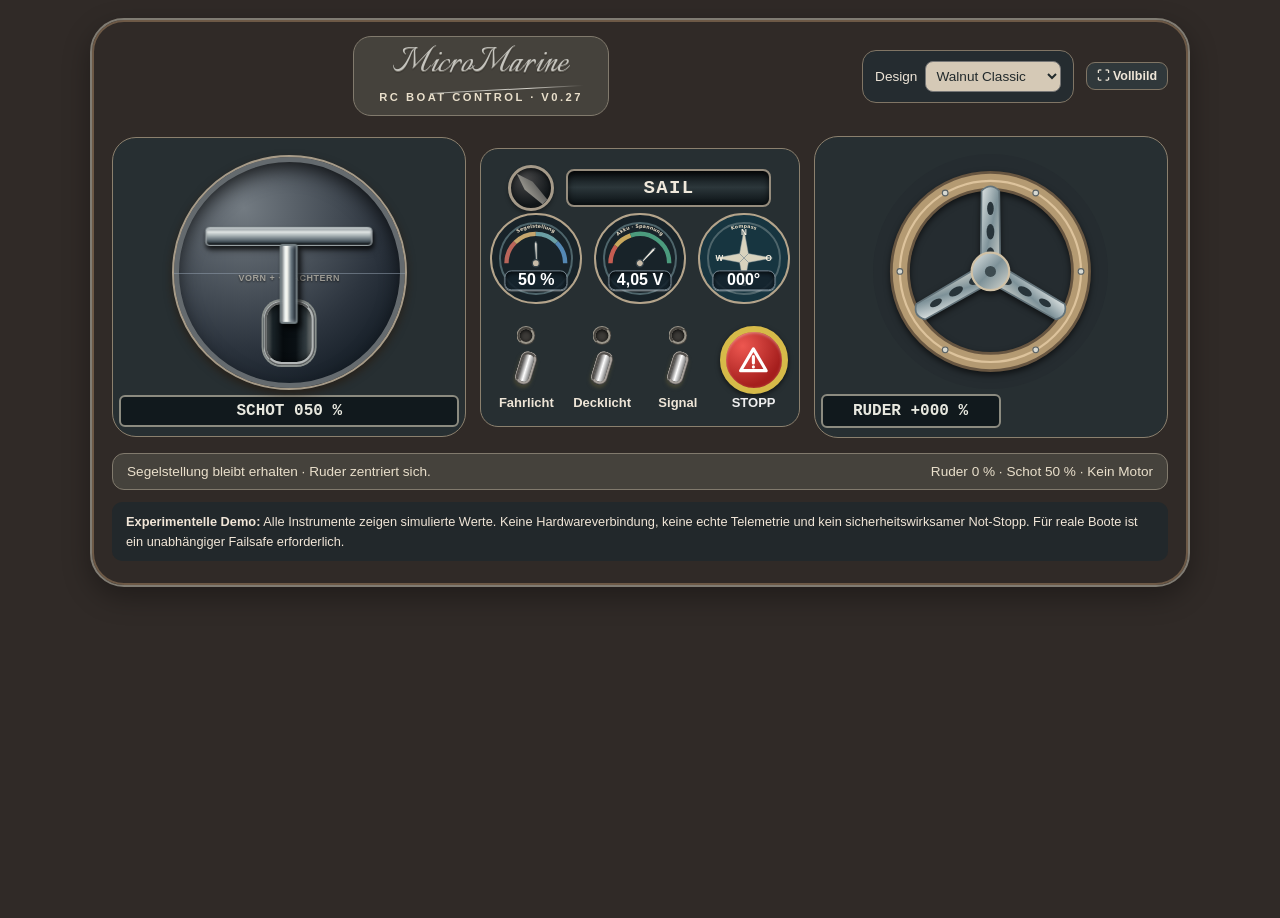
==== index.html @ 3feed052 "preview: add index.html" ====
<!doctype html>
<html lang="de">
<head>
<meta charset="utf-8">
<meta name="viewport" content="width=device-width,initial-scale=1,viewport-fit=cover">
<meta name="theme-color" content="#392318">
<meta name="apple-mobile-web-app-capable" content="yes">
<meta name="apple-mobile-web-app-status-bar-style" content="black-translucent">
<meta name="apple-mobile-web-app-title" content="MicroMarine">
<meta name="mobile-web-app-capable" content="yes">
<link rel="manifest" href="./manifest.webmanifest">
<link rel="icon" type="image/svg+xml" href="./icon.svg">

<title>MicroMarine Web · V0.27</title>
<style>
@import url("https://fonts.googleapis.com/css2?family=Italianno&display=swap");
*{box-sizing:border-box}html{font-family:system-ui,-apple-system,Segoe UI,sans-serif}body{margin:0;min-height:100vh}button,select{font:inherit;cursor:pointer}button:focus-visible,select:focus-visible,input:focus-visible{outline:3px solid #55c9e9;outline-offset:3px}
body[data-theme="maritime"]{color:#271c15;background:linear-gradient(#a9c9d5 0,#507d92 22%,#173c55 44%,#082537 100%);background-attachment:fixed}
.shell{max-width:1100px;margin:18px auto;padding:16px 20px 24px;border:8px ridge #b4a99a;border-radius:34px;box-shadow:0 18px 50px #001e2ba8,inset 0 0 0 3px #68432b;background:repeating-linear-gradient(0deg,transparent 0,transparent 109px,#301708 110px,#b07537 112px,#311c0e 115px,transparent 117px),repeating-linear-gradient(92deg,#7c401d 0,#a3632b 38px,#b97b3e 74px,#86441f 124px,#a9652e 180px)}
.top{display:flex;align-items:center;justify-content:space-between;gap:12px;flex-wrap:wrap}.brand{border:4px ridge #d6c6a7;border-radius:100px;padding:10px 25px;text-align:center;background:linear-gradient(125deg,#b0a293,#f8eee0 27%,#ad9c8c 58%,#f7e8d0 80%,#8c8177);box-shadow:0 4px 9px #20120da8,inset 0 0 0 2px #5e4935;margin:auto}.brand h1{font-family:Georgia,serif;font-style:italic;font-size:clamp(1.35rem,3vw,2.25rem);margin:0}.brand small{letter-spacing:.22em;font-weight:700;font-size:.7rem}
.theme-box{background:linear-gradient(#443329,#201b19);color:#f7e8d4;padding:10px 12px;border:3px ridge #b9a78c;border-radius:14px;box-shadow:0 3px 8px #1d100b8a}.theme-box label{display:flex;align-items:center;gap:8px;font-size:.85rem}.theme-box select{max-width:155px;background:#e4d5bd;color:#211d1b;border-radius:8px;padding:6px}
.tabs{display:flex;gap:8px;margin:18px 0 16px}.tabs button{flex:1;min-width:0;padding:12px 5px;background:linear-gradient(#f5e6d1,#9e8d7b);border:4px ridge #b7b1a7;border-radius:13px;box-shadow:0 4px 6px #2b160c99;color:#2b241e;font-weight:700}.tabs button.active{background:linear-gradient(#3a89bb,#06406c);color:white;text-shadow:0 1px 2px #002f52}
.gauges{display:grid;grid-template-columns:repeat(3,minmax(0,1fr));gap:12px}.gauge{width:100%;max-width:225px;aspect-ratio:1;margin:auto;border-radius:50%;border:clamp(5px,1.2vw,12px) ridge #b8b8b4;box-shadow:0 6px 12px #2e170caa,inset 0 0 0 3px #665e55;background:radial-gradient(circle at 38% 30%,#fffaf0,#d7cbb7 74%,#9c8b78);position:relative;display:flex;flex-direction:column;align-items:center;justify-content:center;overflow:hidden}.gauge:before{content:"";position:absolute;inset:9%;border-radius:50%;border:2px solid #8d8070;pointer-events:none}.gauge h2{font-size:clamp(.65rem,1.5vw,.95rem);margin:0 0 6px;text-align:center;z-index:1}.gauge strong{font-size:clamp(1rem,2.6vw,1.7rem);font-variant-numeric:tabular-nums;z-index:1}.gauge small{z-index:1;font-size:.7rem}.dial{width:75%;height:33%;border-top:9px solid #6d947c;border-left:9px solid #c55543;border-right:9px solid #51916a;border-radius:120px 120px 0 0;position:relative;margin-top:2px}.needle{position:absolute;bottom:-2px;left:50%;height:75%;width:3px;background:#182d41;transform-origin:bottom center;transform:rotate(45deg);box-shadow:1px 0 2px #fff}.needle:after{content:"";position:absolute;bottom:-5px;left:-5px;width:13px;height:13px;border-radius:50%;background:#283b4a;border:2px solid #999}.compass{background:radial-gradient(circle at 40% 28%,#305a7d,#071b30 75%);color:white}.compass:before{border-color:#8ca8b8}.compass .rose{font-family:Georgia,serif;font-size:clamp(1.8rem,6vw,4.2rem);color:#e6d5b2;line-height:1}.compass small{color:#cad6de}
.deck{display:grid;grid-template-columns:minmax(0,1fr) minmax(0,.9fr) minmax(0,1fr);align-items:center;gap:14px;margin-top:20px}.stick-panel{text-align:center;border:5px ridge #b9afa4;border-radius:24px;padding:12px 6px 9px;background:linear-gradient(130deg,#a8a4a1,#e8dfd1 20%,#8c8987 70%,#d1c6b6);box-shadow:0 5px 12px #29190eaa;min-width:0}.stick-panel h2{margin:4px 0;font-family:Georgia,serif;font-style:italic;font-size:clamp(.95rem,2vw,1.3rem)}.pad{position:relative;width:min(27vw,235px);height:min(27vw,235px);max-width:100%;aspect-ratio:1;margin:5px auto;touch-action:none;user-select:none;border-radius:50%;border:6px ridge #a6a5a3;background:radial-gradient(circle at center,#34383f 0 15%,#1d242e 16% 52%,#343d49 53% 55%,#151d28 56%);box-shadow:inset 0 8px 18px #000b,0 2px 4px #333}.pad:before,.pad:after{content:"";position:absolute;pointer-events:none;background:#8e9ba9;opacity:.55}.pad:before{width:1px;height:90%;top:5%;left:50%}.pad:after{height:1px;width:90%;top:50%;left:5%}.knob{position:absolute;z-index:2;left:50%;top:50%;width:30%;aspect-ratio:1;border-radius:50%;transform:translate(-50%,-50%);pointer-events:none;background:radial-gradient(circle at 30% 24%,#fff,#c3c6c9 25%,#69727c 55%,#202c3a 80%);border:4px ridge #dedede;box-shadow:0 6px 13px #000b,inset 0 0 5px #fff}.value{font-size:.85rem;font-weight:700;font-variant-numeric:tabular-nums}
.switch-panel{background:linear-gradient(120deg,#c6b6a1,#f2e3cc 30%,#aa9581);border:5px ridge #c6bfb2;border-radius:18px;box-shadow:0 5px 10px #26190d8c;padding:14px 9px;text-align:center}.switch-panel h2{font:italic 1.4rem Georgia,serif;margin:0 0 14px}.switches{display:flex;gap:5px;justify-content:space-around}.switch{display:flex;flex-direction:column;align-items:center;gap:7px;font-size:.73rem;font-weight:700;cursor:pointer}.switch input{position:absolute;opacity:0;width:1px;height:1px}.lamp{height:19px;width:19px;border-radius:50%;background:#3d3b38;border:3px ridge #9a958a;box-shadow:inset 0 1px 4px #000}.switch input:checked~.lamp{background:#60f98e;box-shadow:0 0 12px #4dff85,inset 0 0 3px white}.lever{height:39px;width:17px;border-radius:8px;background:linear-gradient(90deg,#4b4948,#fff,#777);border:3px ridge #a6a09a;box-shadow:0 3px 4px #443;transform:rotate(17deg);transition:transform .12s}.switch input:checked~.lever{transform:rotate(-17deg)}.stop{width:100%;margin-top:22px;padding:15px 6px;border-radius:15px;border:6px ridge #a4a2a0;background:linear-gradient(#f65c54,#a10808 58%,#690404);color:white;font-weight:900;font-size:clamp(.9rem,2vw,1.25rem);text-shadow:0 2px 2px #4d0000;box-shadow:0 4px 9px #2b170eaa}.stop:active{filter:brightness(.8)}
.info{margin-top:15px;background:#e6d4b8d9;border:3px ridge #c4aa8a;border-radius:12px;padding:10px 14px;display:flex;justify-content:space-between;gap:8px;flex-wrap:wrap;font-size:.85rem}.info p{margin:0}.warning{margin-top:12px;background:#1a1c22e6;color:#f1e6d8;border-radius:10px;padding:10px 14px;font-size:.8rem;line-height:1.5}
body[data-theme="neutral"]{background:linear-gradient(145deg,#071827,#153a53);color:#e9f4fa}body[data-theme="neutral"] .shell{background:#102c40;border:2px solid #31546b;box-shadow:none}body[data-theme="neutral"] .brand,body[data-theme="neutral"] .switch-panel,body[data-theme="neutral"] .stick-panel{background:#1c4055;color:#e9f4fa;border:2px solid #49758c;box-shadow:none}body[data-theme="neutral"] .tabs button{background:#20495f;color:#e9f4fa;border:1px solid #49758c;box-shadow:none}body[data-theme="neutral"] .tabs button.active{background:#0e837f}body[data-theme="neutral"] .gauge{border:5px solid #47778a}body[data-theme="neutral"] .info{background:#1c4055;color:#e9f4fa;border:1px solid #49758c}body[data-theme="neutral"] .theme-box{border:1px solid #49758c;box-shadow:none}body[data-theme="neutral"] .stop{border:2px solid #ef8c8c;box-shadow:none}
@media(max-width:640px){.shell{margin:0;border-width:5px;border-radius:15px;padding:10px 8px 18px}.top{justify-content:center}.brand{order:-1;width:100%;padding:8px}.theme-box{padding:6px 9px}.tabs{gap:4px;margin:10px 0}.tabs button{padding:9px 2px;font-size:.75rem;border-width:2px}.gauges{gap:5px}.gauge{border-width:5px}.gauge .dial{border-width:5px}.gauge h2{margin:0 0 3px}.deck{grid-template-columns:1fr 1fr;gap:8px;margin-top:12px}.stick-panel{padding:7px 2px}.pad{width:39vw;height:39vw;border-width:4px}.switch-panel{grid-column:1/-1;grid-row:2;padding:9px}.switch-panel h2{margin-bottom:8px}.switches{justify-content:space-evenly}.stop{margin-top:10px;padding:11px}.info{font-size:.75rem;padding:8px}}

/* V0.8: iPhone landscape cockpit / fullscreen web app */
html,body{overscroll-behavior:none}
body{min-height:100dvh}
.shell{position:relative}
.fullscreen{background:linear-gradient(#f5e9d7,#a49b90);border:3px ridge #d1c4b2;border-radius:9px;padding:6px 10px;color:#29231e;font-size:.78rem;font-weight:750}
body[data-theme="neutral"] .fullscreen{background:#20495f;color:white;border:1px solid #49758c}
@media(orientation:landscape) and (max-height:540px){
html,body{height:100%;min-height:0;overflow:hidden}
.shell{height:100dvh;max-height:100dvh;width:100%;max-width:none;margin:0;border-width:4px;border-radius:12px;padding:calc(3px + env(safe-area-inset-top)) calc(8px + env(safe-area-inset-right)) calc(3px + env(safe-area-inset-bottom)) calc(8px + env(safe-area-inset-left));display:grid;grid-template-rows:auto auto minmax(0,1fr) auto;gap:4px;overflow:hidden}
.top{min-height:0;gap:8px;flex-wrap:nowrap;justify-content:space-between}
.brand{width:auto;order:0;margin:0;padding:3px 15px;border-width:2px}
.brand h1{font-size:clamp(1rem,3.4vh,1.35rem);line-height:1.05}.brand small{font-size:.47rem;letter-spacing:.1em}
.theme-box{padding:2px 6px;border-width:2px}.theme-box label{font-size:.65rem}.theme-box select{padding:3px 4px;font-size:.7rem}
.fullscreen{padding:4px 7px;font-size:.7rem}
.tabs{margin:0;gap:6px}.tabs button{padding:4px 6px;font-size:.73rem;border-width:2px;line-height:1.1}
.gauges{position:absolute;top:calc(8px + env(safe-area-inset-top));left:50%;transform:translateX(-50%);height:42px;width:180px;gap:3px;pointer-events:none;opacity:.98}
.gauge{width:42px;height:42px;border-width:3px}.gauge h2,.gauge small,.gauge .dial,.gauge .rose{display:none}.gauge strong{font-size:.65rem}.compass strong{font-size:.8rem}
.deck{margin:0;grid-template-columns:minmax(0,1fr) minmax(0,.72fr) minmax(0,1fr);gap:8px;min-height:0;align-items:stretch}
.stick-panel{min-height:0;padding:2px 5px;border-width:3px;border-radius:13px;display:flex;flex-direction:column;align-items:center;justify-content:space-between}
.stick-panel h2{font-size:.8rem;margin:0;line-height:1.05}.value{font-size:.68rem}
.pad{height:min(39dvh,calc(100dvh - 145px));width:min(39dvh,calc(100dvh - 145px));min-height:68px;min-width:68px;margin:1px auto;border-width:3px}
.knob{border-width:2px}
.switch-panel{grid-column:auto;grid-row:auto;min-height:0;padding:3px 6px;border-width:3px;border-radius:12px;display:flex;flex-direction:column;justify-content:space-evenly}
.switch-panel h2{font-size:.8rem;margin:0 0 3px}.switches{gap:3px}.switch{font-size:.58rem;gap:2px}.lamp{height:11px;width:11px;border-width:2px}.lever{height:21px;width:11px;border-width:2px}.stop{margin-top:4px;padding:5px 3px;font-size:.78rem;border-width:3px}
.info{margin:0;padding:3px 8px;border-width:2px;font-size:.65rem;line-height:1.1}
.warning{display:none}
}
@media(orientation:landscape) and (max-height:390px){
.gauges{display:none}
.pad{height:min(37dvh,calc(100dvh - 120px));width:min(37dvh,calc(100dvh - 120px))}
}

/* V0.8 tactile detailing: polished metal, teak grain, recessed instruments */
body[data-theme="maritime"] .shell{
background-image:repeating-linear-gradient(0deg,transparent 0 103px,#31190c 104px,#d69a58 106px,#2a150b 109px,transparent 112px),repeating-linear-gradient(93deg,#713917 0,#a86b35 11px,#bf8042 18px,#6b3518 28px,#a76a35 44px,#8c4c24 60px);
box-shadow:0 22px 55px #06151fd9,inset 0 0 0 3px #e8c69b,inset 0 0 25px #32180799}
body[data-theme="maritime"] .brand,body[data-theme="maritime"] .switch-panel,body[data-theme="maritime"] .stick-panel{
background-image:linear-gradient(125deg,#5c5755 0%,#c7c5c1 7%,#fffaf1 17%,#9c9996 33%,#e4ddd2 50%,#8c8580 70%,#f6e8d6 87%,#6c6460 100%);
border-color:#e3d6c6;box-shadow:0 5px 12px #170c06a6,inset 0 0 0 2px #756e69,inset 0 3px 5px #fff9}
body[data-theme="maritime"] .gauge{background:radial-gradient(ellipse at 31% 24%,#fffdf5 0%,#eee0c7 46%,#b4a48e 87%,#7c6d61 100%);border-color:#d8d4cc;box-shadow:0 6px 14px #1c0d06c9,inset 0 0 0 3px #6e645d,inset 0 0 12px #0007}
body[data-theme="maritime"] .gauge.compass{background:radial-gradient(circle at 32% 22%,#3f7095 0%,#092d4d 55%,#041423 100%);box-shadow:0 6px 14px #1c0d06c9,inset 0 0 0 3px #a5a6a6,inset 0 0 20px #0009}
body[data-theme="maritime"] .pad{background:radial-gradient(circle at 36% 25%,#535b63,#242933 55%,#0c111b 75%);border-color:#ddd7cd;box-shadow:0 4px 6px #24170f9c,inset 0 8px 20px #000d,inset 0 0 0 3px #555d65}
body[data-theme="maritime"] .knob{background:radial-gradient(circle at 28% 20%,#fff,#e9ebec 14%,#8d969f 34%,#363f4b 70%,#151a21 100%);box-shadow:0 6px 10px #000c,0 0 0 4px #15171c,inset 2px 2px 5px #fff9}
body[data-theme="maritime"] .stop{box-shadow:0 4px 10px #230d07b0,inset 0 2px 4px #ffaaa4,inset 0 -5px 6px #490000}
body[data-theme="maritime"] .tabs button{box-shadow:0 4px 8px #2d160ca8,inset 0 2px 3px #fff9}
body[data-theme="maritime"] .tabs button.active{box-shadow:0 4px 8px #2d160ca8,inset 0 0 12px #6fc3ff66}
.compass .rose{display:inline-block;transition:transform .2s linear;transform-origin:center;will-change:transform}
.gauge .heading{font-size:.7rem;letter-spacing:.04em}
.pad[data-axis="vertical"]:before{width:3px;opacity:.8}
.pad[data-axis="horizontal"]:after{height:3px;opacity:.8}
@media(orientation:landscape) and (max-height:540px){
body[data-theme="maritime"] .shell{box-shadow:inset 0 0 0 2px #e4c7a4}
}

/* V0.8: sculpted throttle quadrant and riveted classic wood-and-steel helm */
.lever-pad,.wheel-pad{overflow:hidden;isolation:isolate;background:radial-gradient(circle at 30% 22%,#737b82,#2c343e 58%,#101922 85%)!important;box-shadow:inset 0 0 0 5px #646a6e,inset 0 9px 22px #000d,0 4px 8px #29190caa!important}
.lever-pad:before,.lever-pad:after,.wheel-pad:before,.wheel-pad:after{display:none}
.lever-track{position:absolute;left:50%;top:9%;height:82%;width:24%;transform:translateX(-50%);border-radius:35px;background:linear-gradient(90deg,#0b1015,#252e37 23%,#080e15 55%,#3c444b 83%,#080d12);border:3px ridge #b3b7b7;box-shadow:inset 0 2px 8px #000,0 0 0 2px #343a40}
.lever-track:before{content:"";position:absolute;left:50%;top:7%;height:86%;width:2px;transform:translateX(-50%);background:#858d92}
.throttle-handle{position:absolute;z-index:3;left:50%;top:50%;width:46%;height:52%;transform:translate(-50%,-50%);pointer-events:none;filter:drop-shadow(4px 6px 4px #000b)}
.throttle-grip{position:absolute;top:0;left:50%;transform:translateX(-50%);width:94%;height:42%;border-radius:48% 48% 38% 38%;border:3px ridge #b5bdc0;background:radial-gradient(ellipse at 26% 15%,#fff,#bfc7c9 23%,#5c6871 52%,#1a222c 80%,#080d14);box-shadow:inset 0 2px 6px #fff9,0 4px 7px #0008}
.throttle-stem{position:absolute;left:50%;top:36%;width:23%;height:52%;transform:translateX(-50%);border:2px solid #747f83;border-radius:5px;background:linear-gradient(90deg,#303a42,#f6f7f3 30%,#879199 55%,#212b35)}
.throttle-base{position:absolute;left:50%;bottom:0;width:49%;height:20%;transform:translateX(-50%);border-radius:50%;border:3px ridge #c3c6c3;background:radial-gradient(#e4e7e5,#495159 75%,#121920)}
.wheel-assembly{position:absolute;inset:8%;z-index:3;transform:rotate(0deg);transform-origin:center;pointer-events:none;filter:drop-shadow(3px 6px 4px #000b)}
.wheel-rim{position:absolute;inset:1%;border-radius:50%;border:clamp(9px,2.1vw,19px) solid transparent;background:linear-gradient(140deg,#c1d0d0,#4e5a5d 30%,#eaf0e9 48%,#56636b 73%,#cdd1cd) padding-box,conic-gradient(from 30deg,#6b3518,#d39a53,#713919,#e1b272,#633318,#b97c40,#713919,#d39a53,#6b3518) border-box;box-shadow:inset 0 0 0 3px #b9bcb9,0 0 0 3px #b7b5ac,inset 0 4px 7px #0009,0 4px 7px #0009}
.wheel-rim:after{content:"";position:absolute;inset:-7%;border-radius:50%;border:2px solid #e2d1ad88}
.wheel-spoke{position:absolute;left:50%;top:50%;height:12%;width:43%;transform-origin:left center;background:linear-gradient(#dfe8e7,#68767c 43%,#f8f7e8 60%,#4a535a);clip-path:polygon(0 25%,100% 0,100% 100%,0 75%);box-shadow:0 3px 4px #0008}
.spoke-a{transform:rotate(-90deg)}.spoke-b{transform:rotate(30deg)}.spoke-c{transform:rotate(150deg)}
.wheel-hub{position:absolute;left:50%;top:50%;width:28%;height:28%;transform:translate(-50%,-50%);border-radius:50%;border:4px ridge #c5c6bf;background:radial-gradient(circle at 30% 25%,#fff6e4,#b8ad99 44%,#59636c 80%);display:grid;place-items:center;color:#283946;font-size:clamp(13px,2.8vw,26px);box-shadow:0 3px 6px #0009}
.rivet{position:absolute;width:4%;height:4%;border-radius:50%;background:radial-gradient(circle at 25% 25%,#fff,#c3c5c1 30%,#424b50);box-shadow:0 1px 3px #0009}.r1{top:4%;left:48%}.r2{top:23%;left:81%}.r3{top:73%;left:81%}.r4{top:91%;left:48%}.r5{top:73%;left:14%}.r6{top:23%;left:14%}
body[data-theme="neutral"] .wheel-rim{border-color:#3ba8a5;background:none;box-shadow:0 0 0 3px #7195a2,inset 0 0 0 3px #7195a2}
@media(orientation:landscape) and (max-height:540px){.wheel-rim{border-width:9px}.wheel-hub{border-width:2px}.throttle-grip{border-width:2px}.lever-track{border-width:2px}}

/* V0.8: engraved circular dial lettering, light reflection and hinged throttle */
.sr-only{position:absolute;width:1px;height:1px;padding:0;margin:-1px;overflow:hidden;clip:rect(0,0,0,0);white-space:nowrap;border:0}
.gauge{isolation:isolate}
.gauge-arc{position:absolute;inset:0;width:100%;height:100%;z-index:3;overflow:visible;pointer-events:none}
.gauge-arc text{font:700 13px Georgia,serif;letter-spacing:.5px;fill:#3a3029;paint-order:stroke;stroke:#eee0c5;stroke-width:.5px}
.compass .gauge-arc text{fill:#f0e5c8;stroke:#112b42}
.gauge:after{content:"";position:absolute;inset:9%;border-radius:50%;background:linear-gradient(145deg,#fff8 0%,#fff2 22%,transparent 45%,#0002 90%);pointer-events:none;z-index:4}
.gauge strong,.gauge small,.gauge .dial,.gauge .rose{position:relative;z-index:2}
.gauge .dial{margin-top:16%}
.compass .rose{margin-top:10%}
.gauge strong{font-size:clamp(.9rem,2.2vw,1.55rem)}
.lever-pad{perspective:550px}
.throttle-handle{top:50%!important;left:50%;width:48%;height:66%;transform:translate(-50%,-50%) rotate(0deg);transform-origin:50% 86%;transition:transform .09s ease-out;filter:drop-shadow(5px 7px 3px #000a)}
.throttle-grip{height:33%;top:0;border-radius:48% 48% 34% 34%;background:radial-gradient(ellipse at 26% 14%,#fff,#c7d2d4 18%,#6e7d85 40%,#1b2732 76%,#080e17)}
.throttle-stem{top:27%;height:60%;background:linear-gradient(90deg,#2a3239 0%,#e8eeeb 24%,#f9f9f2 38%,#6c7a83 67%,#202932 100%)}
.throttle-base{bottom:7%;height:17%;background:radial-gradient(ellipse at 30% 25%,#fff,#b3bbc0 27%,#45525c 76%,#111b25)}
.lever-track{width:57%;height:28%;top:62%;border-radius:50%;background:radial-gradient(ellipse,#101720 20%,#2c3640 50%,#aab4b7 70%,#222c34 90%);box-shadow:inset 0 3px 8px #000d,0 0 0 2px #ddd7cc}
.lever-track:before{display:none}
body[data-theme="maritime"] .wheel-rim{background:linear-gradient(145deg,#f9fbf7,#65727a 25%,#e5ece9 52%,#46515b 76%,#e6e4d8) padding-box,conic-gradient(#9d592c,#e9bc7b,#683417,#c58b4c,#542b16,#d7a36a,#9d592c) border-box}
@media(orientation:landscape) and (max-height:540px){
.gauge-arc{display:none}
.gauge .dial{display:none}
.gauge strong{font-size:.65rem}
.throttle-handle{height:76%}
}

/* V0.8 — unified instrument craft, not a flat illustration */
:root{--mm-steel-light:#f4f1e9;--mm-steel-mid:#9a9d9d;--mm-steel-dark:#3e454b;--mm-wood:#8e4c23;--mm-cream:#f1e7d4}
body[data-theme="maritime"] .shell{
background-color:#945225;
background-image:
linear-gradient(90deg,#160d0866 0,transparent 3%,transparent 97%,#170d0866 100%),
repeating-linear-gradient(0deg,transparent 0,transparent 104px,#2a150a 105px,#e4ac6c 107px,#3a1b0b 109px,transparent 112px),
repeating-linear-gradient(97deg,#6c3416 0,#aa6630 12px,#c18243 22px,#7b3d1b 35px,#b77a3a 52px,#8d4a24 68px,#b9793d 82px);
border:6px solid #7d8181;outline:2px solid #c5bba7;outline-offset:-10px;
box-shadow:0 15px 38px #07141bb0,inset 0 0 0 3px #e7e3d6,inset 0 0 25px #2e110c8a}
body[data-theme="maritime"] .brand{
background:linear-gradient(160deg,#fff9e9 0%,#9f9b92 17%,#f5ead8 35%,#9c9386 65%,#ded8cc 85%,#5b5b59 100%);
border:3px ridge #d8d8d2;box-shadow:inset 0 1px 3px #fff,0 4px 9px #2412079c}
body[data-theme="maritime"] .tabs button{
background:linear-gradient(160deg,#f8f4e9,#c5c2bc 45%,#777c80 100%);
border:3px ridge #d8d6cf;color:#172734;text-shadow:0 1px #fff9;
box-shadow:inset 0 2px 4px #fff8,0 4px 8px #2414099c}
body[data-theme="maritime"] .tabs button.active{
background:linear-gradient(#2377ae,#063e6b 55%,#071f36);
color:#fff;text-shadow:0 1px 2px #00192b;
box-shadow:inset 0 0 0 2px #84bce0,inset 0 3px 9px #0007,0 4px 8px #2414099c}
body[data-theme="maritime"] .gauge{
border:clamp(6px,1.1vw,12px) ridge #b8babb;
background:radial-gradient(ellipse at 35% 26%,#fffdf5,#f2e7d5 45%,#c8b9a4 82%,#9c8d7a);
box-shadow:0 5px 9px #28160bc9,inset 0 0 0 3px #6c6e70,inset 0 0 0 6px #d4d1c9,inset 0 5px 10px #0007}
body[data-theme="maritime"] .gauge.compass{
background:radial-gradient(ellipse at 34% 24%,#335f7e,#0a2d49 60%,#061727 100%)}
.gauge-arc text{font-family:system-ui,-apple-system,sans-serif;font-weight:800;font-size:11px;letter-spacing:.25px}
.gauge .dial{width:67%;height:28%;margin-top:16%;border-top:7px solid #568c77;border-left:7px solid #c15c4d;border-right:7px solid #4b8b69}
.gauge strong{border-radius:6px;background:linear-gradient(#18212b,#3b4651);color:#fff;padding:2px 9px;box-shadow:inset 0 2px 5px #000b,0 1px 1px #fff8;font-size:clamp(.9rem,2vw,1.4rem)}
.gauge.compass strong{background:#081726;border:1px solid #7f9bab}
.gauge small{font-size:.62rem;letter-spacing:.04em}
body[data-theme="maritime"] .stick-panel,body[data-theme="maritime"] .switch-panel{
background:linear-gradient(115deg,#7c7770,#f6f0e4 16%,#a8a6a1 34%,#e4e0d6 52%,#777a7b 80%,#ded8cb);
border:4px ridge #d7d4cd;
box-shadow:inset 0 0 0 2px #5e5c58,inset 0 3px 4px #fff9,0 5px 9px #291409ac}
body[data-theme="maritime"] .stick-panel h2,body[data-theme="maritime"] .switch-panel h2{
color:#25221f;text-shadow:0 1px #fff9}
body[data-theme="maritime"] .lever-pad,body[data-theme="maritime"] .wheel-pad{
border:5px ridge #e0d9c8;
background:radial-gradient(ellipse at 34% 20%,#5d6770,#252c34 64%,#0c1117 100%)!important}
body[data-theme="maritime"] .lever-track{
background:radial-gradient(ellipse at 35% 25%,#333d47,#060c13 68%);
border:5px ridge #adb4b4;box-shadow:inset 0 5px 10px #000d,0 2px 4px #fff5}
body[data-theme="maritime"] .throttle-grip{
background:radial-gradient(ellipse at 27% 18%,#fffdf1,#d2d7d8 18%,#7a858b 44%,#222c36 80%);
border:3px ridge #d5d6d3;box-shadow:inset 0 2px 5px #fff9,0 3px 7px #000a}
body[data-theme="maritime"] .wheel-rim{
background:linear-gradient(140deg,#f5f7f3,#606d75 22%,#e6e9e4 46%,#4b555b 70%,#e6e3d7) padding-box,
conic-gradient(#663317,#bd783b 10%,#f0c58d 16%,#81421d 30%,#b5793d 46%,#e4b37b 52%,#713719 69%,#d19a5a 83%,#663317) border-box;
box-shadow:inset 0 0 0 3px #f0d0a5,0 0 0 3px #aeb1ae,inset 0 4px 7px #000a,0 5px 8px #0009}
body[data-theme="maritime"] .switch-panel .switch{min-width:0}
body[data-theme="maritime"] .switch-panel .lamp{border-color:#b5b9b6}
body[data-theme="maritime"] .switch-panel .lever{
background:linear-gradient(90deg,#2c3338,#f9f9f2 28%,#90999c 55%,#333b42);
box-shadow:0 2px 5px #0007;transform-origin:center 85%}
body[data-theme="maritime"] .switch input:checked~.lever{transform:rotate(-24deg)}
body[data-theme="maritime"] .switch input:not(:checked)~.lever{transform:rotate(24deg)}
body[data-theme="maritime"] .stop{
background:linear-gradient(#f6685f,#ba1213 42%,#7e0305 80%,#490002);
border:5px ridge #c5c1b9;box-shadow:inset 0 3px 5px #ffb1a3,0 4px 8px #28120bb3}
@media(orientation:landscape) and (max-height:540px){
body[data-theme="maritime"] .shell{border-width:3px;outline:none}
body[data-theme="maritime"] .gauge{border-width:3px;box-shadow:inset 0 0 0 1px #888,0 2px 4px #0008}
.gauge strong{font-size:.62rem;padding:1px 2px}
body[data-theme="maritime"] .stick-panel,body[data-theme="maritime"] .switch-panel{border-width:2px}
body[data-theme="maritime"] .lever-pad,body[data-theme="maritime"] .wheel-pad{border-width:3px}
}

/* V0.8: fore/aft throttle tilt about a horizontal axis, not sideways rotation */
.throttle-handle{transform-style:preserve-3d;backface-visibility:visible;transform-origin:50% 85%;will-change:transform}
.lever-pad{perspective:420px;perspective-origin:50% 55%}
.throttle-grip{box-shadow:inset 0 2px 6px #fff9,0 5px 9px #000a}
.throttle-stem{box-shadow:inset 3px 0 4px #fff7,3px 4px 5px #0008}
.lever-pad:after{content:"VORN  +    ·    –  ACHTERN";display:block;position:absolute;bottom:3%;left:0;width:100%;font-size:clamp(6px,.7vw,10px);font-weight:700;letter-spacing:.06em;color:#e9e0cd;text-shadow:0 1px 2px #000}
body[data-theme="neutral"] .lever-pad:after{color:#e9f4fa}

/* V0.9 — iPhone landscape: safe corners, independent instrument row, no collisions */
@media (orientation:landscape) and (max-height:540px){
 html,body{height:100%;min-height:0;overflow:hidden}
 .shell,body[data-theme="maritime"] .shell{
  box-sizing:border-box;width:100%;height:100dvh;max-height:100dvh;margin:0;
  border:0!important;outline:none!important;border-radius:0!important;
  padding:calc(8px + env(safe-area-inset-top,0px)) calc(16px + env(safe-area-inset-right,0px)) calc(9px + env(safe-area-inset-bottom,0px)) calc(16px + env(safe-area-inset-left,0px));
  display:grid;grid-template-rows:auto auto minmax(0,1fr) auto;gap:5px;
  overflow:hidden;
 }
 .top{display:grid;grid-template-columns:minmax(0,1fr) minmax(150px,210px) minmax(0,1fr);align-items:center;gap:8px;min-height:48px}
 .brand{justify-self:start;max-width:100%;min-width:0}
 .brand h1{white-space:nowrap;font-size:clamp(12px,2.8vh,19px)}
 .theme-box{justify-self:center;min-width:0;max-width:100%}
 .theme-box label{display:flex;align-items:center;gap:4px}
 .theme-box select{max-width:125px;min-width:0}
 .fullscreen{justify-self:end;white-space:nowrap}
 .gauges{position:static!important;top:auto!important;left:auto!important;transform:none!important;grid-column:auto;grid-row:auto;justify-self:center;align-self:center;width:100%;height:auto;display:grid!important;grid-template-columns:repeat(3,minmax(0,1fr));gap:6px;pointer-events:none}
 .gauge{width:clamp(42px,11vh,60px);height:clamp(42px,11vh,60px);max-width:none;aspect-ratio:1;justify-self:center}
 .gauge strong{font-size:clamp(10px,2.7vh,14px)!important}
 .gauge .rose{display:block;font-size:16px;line-height:1}
 .gauge small,.gauge .dial,.gauge-arc{display:none!important}
 .tabs{grid-row:2}
 .deck{grid-row:3;min-height:0}
 .info{grid-row:4;min-height:0}
}
@media (orientation:landscape) and (max-height:390px){
 .gauges{display:grid!important}
 .gauge{width:38px;height:38px}
 .gauge strong{font-size:10px!important}
 .top{min-height:40px}
}

/* V0.10 — dedicated central instrument console on landscape phones */
@media (orientation:landscape) and (max-height:540px){
 .shell,body[data-theme="maritime"] .shell{
  grid-template-rows:auto auto minmax(0,1fr) auto;
 }
 .deck{grid-template-columns:minmax(0,1fr) minmax(255px,.94fr) minmax(0,1fr);gap:8px;align-items:stretch}
 .switch-panel{display:flex;flex-direction:column;justify-content:space-between;align-items:stretch;gap:5px;padding:8px 9px 7px;min-width:0;overflow:hidden}
 .switch-panel .gauges{position:relative!important;inset:auto!important;transform:none!important;display:grid!important;grid-template-columns:repeat(3,minmax(0,1fr));gap:7px;width:100%;height:auto;max-width:none;justify-self:auto;align-self:auto;flex:0 0 auto;pointer-events:none}
 .switch-panel .gauge{width:min(100%,clamp(65px,17vh,96px));height:auto;aspect-ratio:1;max-width:96px;justify-self:center;border-width:4px}
 .switch-panel .gauge strong{font-size:clamp(11px,2.8vh,16px)!important}
 .switch-panel .gauge .rose{display:block;font-size:clamp(16px,4vh,26px);margin-top:0}
 .switch-panel .gauge .dial{display:block!important;width:72%;height:22%;border-width:4px;margin-top:3px}
 .switch-panel .gauge small,.switch-panel .gauge-arc{display:none!important}
 .switch-panel h2{font-size:clamp(12px,2.6vh,17px);margin:0}
 .switches{flex:0 0 auto;justify-content:space-evenly;gap:4px}
 .switch{font-size:clamp(9px,1.9vh,12px);gap:3px}
 .lamp{height:14px;width:14px}
 .lever{height:27px;width:13px}
 .stop{flex:0 0 auto;margin-top:2px;padding:7px 4px;font-size:clamp(12px,2.8vh,17px)}
 .pad{height:min(51dvh,calc(100dvh - 135px));width:min(51dvh,calc(100dvh - 135px));min-height:68px;min-width:68px}
}
@media (orientation:landscape) and (max-height:390px){
 .switch-panel{gap:2px;padding:4px 6px}
 .switch-panel .gauges{display:grid!important;gap:3px}
 .switch-panel .gauge{width:min(100%,clamp(45px,14vh,62px))}
 .switch-panel .gauge .dial{display:none!important}
 .switch-panel .gauge strong{font-size:10px!important}
 .switch-panel h2{font-size:11px}
 .lever{height:20px}
 .stop{padding:4px 3px}
}

/* V0.11: Walnut Classic — matte surfaces, restrained yacht detailing */
body[data-theme="walnut"]{color:#eae2d4;background:#171b1e}
body[data-theme="walnut"] .shell{background:linear-gradient(145deg,#443328,#30251f 55%,#211d1b);border:2px solid #817465;outline:none;box-shadow:inset 0 0 0 2px #6d5946,0 10px 28px #0005}
body[data-theme="walnut"] .brand,body[data-theme="walnut"] .stick-panel,body[data-theme="walnut"] .switch-panel{background:#252c30;border:1px solid #8b806e;box-shadow:none;color:#eee5d7}
body[data-theme="walnut"] .brand{background:#352e2a;border-radius:18px}
body[data-theme="walnut"] .brand h1{color:#e9dfcb}
body[data-theme="walnut"] .tabs button{background:#343b3e;border:1px solid #817969;color:#eee5d7;text-shadow:none;box-shadow:none}
body[data-theme="walnut"] .tabs button.active{background:#365e67;border-color:#b4a48b;color:white;box-shadow:inset 0 0 0 1px #7d9ca0}
body[data-theme="walnut"] .theme-box{background:#252c30;border:1px solid #807565;box-shadow:none;color:#eee5d7}
body[data-theme="walnut"] .theme-box select{background:#d5c9b6;color:#222a2c}
body[data-theme="walnut"] .fullscreen{background:#30383b;border:1px solid #807565;box-shadow:none;color:#eee5d7}
body[data-theme="walnut"] .gauge{background:#182329;border:2px solid #b4a48b;color:#f0e8d9;box-shadow:none}
body[data-theme="walnut"] .gauge.compass{background:#173540}
body[data-theme="walnut"] .gauge:before{border-color:#4e656b}
body[data-theme="walnut"] .gauge:after{display:none}
body[data-theme="walnut"] .gauge-arc text{fill:#e6dac3;stroke:none}
body[data-theme="walnut"] .pad{border:2px solid #a79b88;box-shadow:inset 0 0 0 2px #333e43;background:#182329}
body[data-theme="walnut"] .wheel-rim{box-shadow:none}
body[data-theme="walnut"] .stop{background:#a5322f;border:2px solid #e2b1a6;box-shadow:none;text-shadow:none}
body[data-theme="walnut"] .info{background:#302a27;border:1px solid #71685e;color:#e9dfcb}
body[data-theme="walnut"] .warning{background:#22282b}
@media(orientation:landscape) and (max-height:540px){
 /* Two visual assemblies: unified instruments/throttle and separate helm */
 .deck{grid-template-columns:minmax(115px,.30fr) minmax(260px,.70fr) minmax(230px,.85fr);gap:0;position:relative;isolation:isolate}
 .deck:before{content:"";position:absolute;z-index:-1;inset:0 auto 0 0;width:calc((100% - 10px)*.54);border:2px solid #a79b88;border-radius:22px;background:#252c30;pointer-events:none}
 .deck>.stick-panel:first-child{border:0!important;border-radius:20px 0 0 20px;background:transparent!important;box-shadow:none!important;padding:5px 3px 5px 8px}
 .deck>.switch-panel{border:0!important;border-radius:0 20px 20px 0;background:transparent!important;box-shadow:none!important;padding:6px 10px}
 .deck>.stick-panel:last-child{margin-left:10px;border-radius:22px}
 .deck>.stick-panel:first-child .pad{width:min(90%,23dvh);height:min(90%,23dvh);border-radius:25px;aspect-ratio:auto;min-height:115px}
 .deck>.stick-panel:first-child .lever-pad{background:#182329!important}
 .deck>.stick-panel:first-child .lever-track{width:30%;height:82%}
 .deck>.stick-panel:last-child .pad{width:min(48dvh,calc(100dvh - 145px));height:min(48dvh,calc(100dvh - 145px))}
 .deck>.switch-panel .gauges{gap:8px}
 .deck>.switch-panel .gauge{width:min(100%,clamp(67px,18vh,105px));max-width:105px}
 .deck>.switch-panel .gauge strong{font-size:clamp(11px,3vh,17px)!important}
 .shell,body[data-theme="walnut"] .shell{padding-left:calc(22px + env(safe-area-inset-left,0px));padding-right:calc(22px + env(safe-area-inset-right,0px));padding-top:calc(9px + env(safe-area-inset-top,0px));padding-bottom:calc(12px + env(safe-area-inset-bottom,0px))}
 body[data-theme="walnut"] .deck:before{background:#252c30;border-color:#8b806e}
}
@media(orientation:landscape) and (max-height:390px){
 .deck>.stick-panel:first-child .pad{min-height:75px;width:min(85%,21dvh);height:21dvh}
 .deck>.switch-panel .gauge{width:min(100%,15vh)}
}

/* V0.12 — walnut default, open spoke wheel, true semicircular instrument arcs */
body[data-theme="walnut"] .wheel-pad{background:#252c30!important;border-color:#817969!important;box-shadow:inset 0 0 0 2px #3a4144!important}
body[data-theme="walnut"] .wheel-rim{background:conic-gradient(from 30deg,#79604a,#c0a278,#65513e,#c0a278,#79604a) border-box!important;box-shadow:inset 0 0 0 2px #9b8d76,0 0 0 2px #847665!important}
body[data-theme="walnut"] .wheel-spoke{width:49%;background:linear-gradient(#b9b7ae,#6d797c 43%,#e5e2d8 60%,#4a535a)}
body[data-theme="walnut"] .wheel-rim:after{border-color:#9c8b7066}
body[data-theme="walnut"] .wheel-hub{background:radial-gradient(circle at 30% 25%,#e5dbc9,#a59c8d 44%,#59636c 80%)}
.gauge .dial{width:76%;height:auto;aspect-ratio:2/1;border-radius:100% 100% 0 0 / 200% 200% 0 0;box-sizing:border-box}
@media(orientation:landscape) and (max-height:540px){
 .deck>.switch-panel .gauge .dial{display:block!important;width:72%;height:auto!important;aspect-ratio:2/1;border-radius:100% 100% 0 0 / 200% 200% 0 0;margin-top:2px}
}
@media(orientation:landscape) and (max-height:390px){
 .deck>.switch-panel .gauge .dial{display:none!important}
}

/* V0.17 — actual straight needles, separate from the semicircular colored scales */
.gauge .dial{position:relative;overflow:visible}
.gauge .dial .needle{
 display:block!important;position:absolute!important;
 left:50%!important;bottom:0!important;top:auto!important;
 width:3px!important;height:82%!important;
 border:0!important;border-radius:2px!important;
 background:#e9e3d7!important;box-shadow:0 0 0 1px #27353b,0 1px 3px #0009!important;
 transform-origin:50% 100%!important;z-index:5;
}
.gauge .dial .needle:after{
 content:"";position:absolute;left:50%;bottom:-4px;
 width:9px;height:9px;transform:translateX(-50%);
 border-radius:50%;background:#c6b89f;border:2px solid #38464a;
}
@media(orientation:landscape) and (max-height:540px){
 .deck>.switch-panel .gauge .dial .needle{height:90%!important;width:2px!important}
 .deck>.switch-panel .gauge .dial .needle:after{width:7px;height:7px;bottom:-3px}
}

/* V0.17 — centered SVG instrument geometry: shared center and true circular arcs */
.gauge{position:relative}
.gauge .dial-svg,.deck>.switch-panel .gauge .dial-svg{
 display:block!important;position:absolute!important;inset:0!important;
 width:100%!important;height:100%!important;aspect-ratio:1!important;
 margin:0!important;padding:0!important;border:0!important;border-radius:0!important;
 overflow:visible!important;pointer-events:none;z-index:2;
}
.gauge .dial-svg .needle,.deck>.switch-panel .gauge .dial-svg .needle{
 display:block!important;position:static!important;inset:auto!important;
 width:auto!important;height:auto!important;background:none!important;
 border:0!important;box-shadow:none!important;transform-origin:100px 110px!important;
}
.gauge .dial-svg .needle:after{display:none!important}
.gauge .dial-svg + strong{z-index:3;background:#192b34e8;border-radius:7px;padding:1px 3px}
@media(orientation:landscape) and (max-height:390px){
 .deck>.switch-panel .gauge .dial-svg{display:block!important}
}

/* V0.17: open ship's wheel, no opaque disc behind the spokes */
.wheel-rim,body[data-theme="walnut"] .wheel-rim{
 background:conic-gradient(from 30deg,#79604a,#c0a278,#65513e,#c0a278,#79604a) border-box!important;
 border:clamp(9px,2.1vw,19px) solid transparent!important;
 box-shadow:inset 0 0 0 2px #9b8d76,0 0 0 2px #847665!important;
}
body[data-theme="walnut"] .wheel-pad{
 background:#252c30!important;
 box-shadow:inset 0 0 0 2px #3a4144!important;
}

/* V0.17 — shared, precisely centered instrument and helm geometry */
body[data-theme="walnut"],body[data-theme="walnut"] button,body[data-theme="walnut"] select{
 font-family: "Avenir Next",Avenir,Futura,"Helvetica Neue",Arial,sans-serif!important;
}
body[data-theme="walnut"] .brand h1,body[data-theme="walnut"] .stick-panel h2,body[data-theme="walnut"] .switch-panel h2{
 font-family:inherit!important;font-style:normal!important;letter-spacing:.02em;font-weight:650;
}
body[data-theme="walnut"] .brand h1{font-size:clamp(16px,3vh,25px)}
body[data-theme="walnut"] .switch-panel h2{font-size:clamp(13px,2.7vh,19px)}
.helm-svg,.wheel-assembly.helm-svg{
 position:absolute!important;inset:3%!important;width:94%!important;height:94%!important;
 display:block!important;overflow:visible!important;background:none!important;
 filter:drop-shadow(0 4px 3px #0007);transform-origin:50% 50%!important;
}
body[data-theme="walnut"] .wheel-pad{background:#252c30!important;box-shadow:none!important;border:0!important}
body[data-theme="walnut"] .wheel-pad:before,body[data-theme="walnut"] .wheel-pad:after{display:none!important}
.gauge .dial-svg,.deck>.switch-panel .gauge .dial-svg{inset:0!important;width:100%!important;height:100%!important}
.gauge .dial-svg .needle,.deck>.switch-panel .gauge .dial-svg .needle{transform-origin:100px 110px!important}
.gauge strong,.gauge.compass strong,.deck>.switch-panel .gauge strong{
 position:absolute!important;top:63%!important;left:50%!important;
 transform:translate(-50%,-50%)!important;white-space:nowrap!important;
 margin:0!important;line-height:1.1!important;text-align:center!important;
 font-variant-numeric:tabular-nums;z-index:6!important;
}
.gauge .rose,.gauge.compass .rose{position:absolute!important;top:39%!important;left:50%!important;transform:translate(-50%,-50%);margin:0!important}
.gauge small{position:absolute;top:79%;left:50%;transform:translateX(-50%)}
.gauge:before{inset:8%!important}
@media(orientation:landscape) and (max-height:540px){
 .shell,body[data-theme="walnut"] .shell{padding-left:calc(12px + env(safe-area-inset-left,0px));padding-right:calc(12px + env(safe-area-inset-right,0px))}
 .deck{grid-template-columns:minmax(100px,.25fr) minmax(260px,.75fr) minmax(230px,.72fr)!important;gap:0!important}
 .deck:before{width:calc((100% - 10px)*.58)}
 .deck>.stick-panel:last-child{margin-left:6px!important;padding:2px 3px!important}
 .deck>.stick-panel:last-child .pad{width:min(58dvh,calc(100dvh - 118px))!important;height:min(58dvh,calc(100dvh - 118px))!important}
 .deck>.stick-panel:first-child .pad{height:min(63dvh,calc(100dvh - 126px))!important;width:min(92%,24dvh)!important;min-height:125px!important}
 .deck>.switch-panel .gauge{width:min(100%,clamp(70px,19vh,110px))!important;max-width:110px!important}
 .deck>.switch-panel .gauge strong{top:64%!important}
 .deck>.switch-panel .gauge .dial-svg{display:block!important}
}
@media(orientation:landscape) and (max-height:390px){
 .deck>.stick-panel:first-child .pad{min-height:82px!important}
 .deck>.switch-panel .gauge{width:min(100%,17vh)!important}
}

/* V0.17 — stable dial geometry and compact landscape console */
.gauge .dial-svg,.deck>.switch-panel .gauge .dial-svg{overflow:visible!important}
.gauge .dial-svg .needle,.deck>.switch-panel .gauge .dial-svg .needle{transform-origin:100px 110px!important}
.gauge strong,.gauge.compass strong,.deck>.switch-panel .gauge strong{
 display:flex!important;align-items:center!important;justify-content:center!important;
 box-sizing:border-box!important;min-width:0!important;width:68%!important;height:24%!important;
 padding:0 2px!important;border:1px solid #71808b!important;border-radius:7px!important;
 font-size:clamp(11px,2.5vh,16px)!important;letter-spacing:0!important;
 top:67%!important;background:#15232ddd!important;
}
.gauge.compass .rose,.gauge .rose{
 position:absolute!important;left:50%!important;top:43%!important;
 transform:translate(-50%,-50%);transform-origin:center center!important;
 line-height:1!important;width:32%!important;height:32%!important;
 display:flex!important;align-items:center!important;justify-content:center!important;
}
@media(orientation:landscape) and (max-height:540px){
 .deck{grid-template-columns:minmax(90px,.23fr) minmax(270px,.77fr) minmax(0, .62fr)!important;gap:0!important}
 .deck:before{width:calc((100% - 6px)*.617)!important}
 .deck>.stick-panel:last-child{width:100%;max-width:none;margin-left:6px!important}
 .deck>.stick-panel:last-child .pad{width:min(55dvh,100%)!important;height:auto!important;aspect-ratio:1!important;max-height:calc(100dvh - 125px)!important}
 .deck>.switch-panel{gap:2px!important;justify-content:space-between!important;padding:4px 7px!important}
 .deck>.switch-panel .gauges{gap:5px!important}
 .deck>.switch-panel .gauge{width:min(100%,clamp(76px,21vh,124px))!important;max-width:124px!important}
 .deck>.switch-panel h2{font-size:clamp(12px,2.4vh,16px)!important;margin:0!important}
 .deck>.switch-panel .switches{gap:2px!important}
 .deck>.switch-panel .switch{gap:2px!important}
 .deck>.switch-panel .lever{height:22px!important}
 .deck>.switch-panel .stop{padding:5px!important;margin:0!important}
 .deck>.stick-panel:first-child .pad{height:min(68dvh,calc(100dvh - 112px))!important;min-height:0!important}
}
.stop{display:flex;align-items:center;justify-content:center;gap:.45em}.stop-icon{width:1.15em;height:1.15em;flex:none;color:inherit;vertical-align:middle}

/* V0.19 — cohesive walnut/graphite helm */
body[data-theme="walnut"]{background:#292725}
body[data-theme="walnut"] .shell{background:linear-gradient(140deg,#45423c,#34332f 58%,#282a29);border-color:#807c73}
body[data-theme="walnut"] .stick-panel,body[data-theme="walnut"] .switch-panel{background:#272f32}
.visually-hidden{position:absolute!important;width:1px!important;height:1px!important;padding:0!important;margin:-1px!important;overflow:hidden!important;clip:rect(0,0,0,0)!important;white-space:nowrap!important;border:0!important}
body[data-theme="walnut"] .rotary-nav{display:flex;align-items:center;justify-content:center;gap:12px;background:none;border:0}
.rotary-label{font-size:11px;letter-spacing:.18em;color:#c3b9a8;font-weight:700}
.rotary-stage{display:flex;align-items:center;gap:12px}
.rotary-knob{--rotary-angle:-45deg;position:relative;display:block!important;width:54px;height:54px;flex:none;border:3px solid #a59a89!important;border-radius:50%!important;background:radial-gradient(circle at 38% 30%,#464647,#111619 68%)!important;box-shadow:inset 0 2px 4px #0008,0 3px 4px #0005!important;transform:none!important;padding:0!important}
.rotary-pointer{position:absolute;inset:9px 10px 9px 11px;background:linear-gradient(100deg,#b9b5aa,#414344);clip-path:polygon(50% 0,78% 42%,72% 95%,28% 95%,22% 42%);transform:rotate(var(--rotary-angle));transition:transform .2s}
.rotary-options{display:flex;gap:6px;align-items:center}
.rotary-options button{font-size:clamp(11px,2vh,15px);padding:7px 12px!important;border-radius:12px!important}
.switches .emergency{display:flex!important;flex-direction:column;align-items:center;justify-content:center;gap:3px;background:transparent!important;border:0!important;box-shadow:none!important;color:#eee!important;padding:0!important;min-width:54px;flex:1}
.emergency>span{display:flex;align-items:center;justify-content:center;width:clamp(36px,8vh,55px);height:clamp(36px,8vh,55px);background:radial-gradient(circle at 30% 25%,#ed5750,#a51e1d 70%);border:6px solid #d6ba49;border-radius:50%;box-shadow:0 2px 5px #0009,inset 0 1px 3px #fff6;font-size:25px;font-weight:800;color:#fff}
.emergency small{font-size:11px;font-weight:700;color:#eee}
.odometer{display:block!important;font-family:ui-monospace,SFMono-Regular,Menlo,monospace!important;font-variant-numeric:tabular-nums;background:#11191d;color:#e8e8df;border:2px solid #8c8b80;border-radius:6px;padding:3px 10px;letter-spacing:.05em}
.gauge .gauge-arc{display:block!important}
body[data-theme="walnut"] .wheel-assembly.helm-svg{filter:drop-shadow(0 3px 3px #0009)}
@media(orientation:landscape) and (max-height:540px){
 .shell,body[data-theme="walnut"] .shell{grid-template-rows:auto auto minmax(0,1fr) auto!important}
 .rotary-nav{min-height:49px}
 .deck{grid-template-columns:minmax(90px,.23fr) minmax(260px,.77fr) minmax(0,.57fr)!important}
 .deck:before{width:calc((100% - 6px)*.637)!important}
 .deck>.stick-panel:last-child{justify-content:space-between!important}
 .deck>.stick-panel:last-child .pad{width:min(58dvh,100%)!important}
 .deck>.switch-panel{justify-content:space-between!important;padding-top:11px!important}
 .deck>.switch-panel .gauges{padding-top:4px!important}
 .deck>.switch-panel .switches{margin-top:auto!important;margin-bottom:8px!important;align-items:end!important;gap:5px!important}
 .deck>.switch-panel .gauge{width:min(100%,clamp(76px,21vh,124px))!important}
 .deck>.stick-panel:first-child .pad{height:min(70dvh,calc(100dvh - 112px))!important}
 .odometer{margin:0 auto 6px!important;font-size:clamp(11px,2.4vh,16px)!important}
}

/* V0.19 — no wasted boat-type row; selector integrated into console */
.profile-legacy{display:none!important}
.profile-selector{display:flex;align-items:center;justify-content:center;gap:12px;min-height:50px;flex:0 0 auto}
.profile-selector .rotary-knob{width:46px;height:46px}
.profile-window{width:clamp(135px,19vw,205px);height:38px;display:flex;align-items:center;justify-content:center;background:linear-gradient(#090e10,#2c373b 48%,#0a1013);border:2px solid #958c7d;border-radius:8px;box-shadow:inset 0 2px 6px #000b;overflow:hidden}
.profile-window span{display:block;font-family:ui-monospace,SFMono-Regular,Menlo,monospace;font-size:clamp(13px,2.7vh,19px);font-weight:700;letter-spacing:.07em;color:#f0e9dc;white-space:nowrap}
.gauge-arc{display:none!important}
.gauge .dial-svg,.deck>.switch-panel .gauge .dial-svg{width:100%!important;height:100%!important;inset:0!important}
.gauge .dial-svg .needle,.deck>.switch-panel .gauge .dial-svg .needle{transform-origin:100px 110px!important}
.gauge strong,.gauge.compass strong,.deck>.switch-panel .gauge strong{top:75%!important;height:22%!important;width:72%!important}
.gauge .rose,.gauge.compass .rose{top:41%!important;width:58%!important;height:58%!important}
.gauge .rose svg{width:100%;height:100%;display:block}
.odometer{box-sizing:border-box!important;width:180px!important;max-width:96%!important;min-height:34px;display:flex!important;align-items:center;justify-content:center;white-space:nowrap;font-size:clamp(11px,2.2vh,16px)!important;letter-spacing:0!important}
.switches{display:grid!important;grid-template-columns:repeat(4,minmax(0,1fr));align-items:end;gap:5px!important}
.switches .emergency{min-width:0!important}
.emergency>span{width:clamp(47px,10vh,64px)!important;height:clamp(47px,10vh,64px)!important;border-width:6px!important}
.emergency>span svg{width:55%;height:55%;display:block}
@media(orientation:landscape) and (max-height:540px){
 .shell,body[data-theme="walnut"] .shell{grid-template-rows:auto minmax(0,1fr) auto!important;gap:5px!important}
 .deck{grid-row:2!important}
 .info{grid-row:3!important}
 .deck>.switch-panel{padding:7px 8px 6px!important;gap:4px!important}
 .deck>.switch-panel .gauges{padding-top:0!important;gap:4px!important;grid-template-columns:repeat(3,minmax(0,1fr))!important}
 .deck>.switch-panel .gauge{width:min(100%,clamp(82px,23vh,137px))!important;max-width:137px!important}
 .deck>.switch-panel .switches{margin-top:auto!important;margin-bottom:3px!important}
 .deck>.stick-panel:first-child{padding:9px 3px 9px 9px!important}
 .deck>.stick-panel:first-child .pad{border-radius:20px!important;width:calc(100% - 8px)!important;max-width:190px!important;height:min(70dvh,calc(100dvh - 106px))!important}
 .deck>.stick-panel:last-child .pad{width:min(58dvh,100%)!important}
 .profile-selector{min-height:43px!important}
 .profile-selector .rotary-knob{width:41px;height:41px}
 .profile-window{height:34px}
}

/* V0.27: geometric balance, uniform switch row, walnut palette exchange */
body[data-theme="walnut"]{background:#302a27!important}
body[data-theme="walnut"] .shell{background:#302a27!important}
body[data-theme="walnut"] .brand,body[data-theme="walnut"] .info{background:#45423c!important;border-color:#817a6d!important;color:#e9dfcb!important}
body[data-theme="walnut"] .brand h1{color:#f0e8d9!important}
.throttle-readout{box-sizing:border-box!important;width:100%!important;max-width:100%!important;min-height:32px!important;margin:3px auto 0!important;display:flex!important;align-items:center;justify-content:center;font-size:clamp(11px,2.2vh,16px)!important;white-space:nowrap}
.switches{display:grid!important;grid-template-columns:repeat(4,minmax(0,1fr))!important;align-items:end!important;gap:4px!important}
.switches>.switch,.switches>.emergency{box-sizing:border-box!important;min-height:102px!important;height:102px!important;display:flex!important;flex-direction:column!important;align-items:center!important;justify-content:flex-end!important;gap:5px!important;padding:0!important}
.switches>.switch>.lamp{margin-top:auto!important}
.switches>.switch>.lever{margin-bottom:0!important}
.switches>.switch>span:last-child,.switches>.emergency>small{display:flex!important;align-items:center!important;justify-content:center!important;width:100%!important;height:19px!important;min-height:19px!important;margin:0!important;font-size:clamp(10px,1.8vh,13px)!important;font-weight:700!important;line-height:1!important}
.switches>.emergency>span{margin-top:auto!important}
.gauge.compass .rose,.gauge .rose{left:50%!important;top:50%!important;width:72%!important;height:72%!important;transform:translate(-50%,-50%)!important;transform-origin:center center!important}
.gauge.compass .rose svg{display:block;width:100%;height:100%}
.gauge.compass strong{z-index:3!important}
@media(orientation:landscape) and (max-height:540px){
 .deck>.switch-panel{justify-content:flex-start!important}
 .deck>.switch-panel .gauges{margin-top:7px!important;gap:7px!important;align-items:center!important}
 .deck>.switch-panel .gauge{width:min(100%,clamp(90px,25vh,149px))!important;max-width:149px!important}
 .deck>.switch-panel .switches{margin-top:auto!important;margin-bottom:5px!important}
 .deck>.stick-panel:first-child .throttle-readout{width:calc(100% - 10px)!important}
 .switches>.switch,.switches>.emergency{height:89px!important;min-height:89px!important}
}

/* V0.27 — rotating compass, aligned controls, full-length Bakelite pointer */
.gauge.compass .rose,.gauge .rose{
 transform:translate(-50%,-50%) rotate(var(--compass-angle,0deg))!important;
 transition:transform .12s linear;
}
.rotary-pointer{inset:2px 4px!important;clip-path:polygon(50% 0,83% 43%,70% 100%,30% 100%,17% 43%)!important;transform-origin:50% 50%!important}
.switches>.switch{transform:translateY(-6px)!important}
.switches>.switch>span:last-child{transform:translateY(6px)!important}

/* V0.27 — precise baseline, taller/slimmer selector, continuous compass heading */
.rotary-pointer{inset:0 8px!important;clip-path:polygon(50% 0,74% 42%,64% 100%,36% 100%,26% 42%)!important}
.switches>.switch,.switches>.emergency{position:relative!important;transform:none!important;justify-content:flex-start!important;align-items:center!important;gap:0!important}
.switches>.switch>.lamp{position:absolute!important;top:7px!important;left:50%!important;transform:translateX(-50%)!important;margin:0!important}
.switches>.switch>.lever{position:absolute!important;top:35px!important;left:50%!important;transform:translateX(-50%)!important;margin:0!important}
.switches>.emergency>span{position:absolute!important;top:0!important;left:50%!important;transform:translateX(-50%)!important;margin:0!important}
.switches>.switch>span:last-child,.switches>.emergency>small{position:absolute!important;bottom:0!important;left:0!important;transform:none!important;margin:0!important;height:19px!important;line-height:19px!important}
.gauge.compass .rose{transition:transform .1s linear!important}

/* V0.27: shared switch alignment; preserve the toggle's physical tilt */
.switches>.switch,.switches>.emergency{height:86px!important;min-height:86px!important;position:relative!important}
.switches>.switch>.lamp{top:0!important;left:50%!important;transform:translateX(-50%)!important;margin:0!important}
.switches>.switch>.lever{top:25px!important;left:50%!important;height:34px!important;transform:translateX(-50%) rotate(17deg)!important;transform-origin:50% 50%!important;transition:transform .15s ease!important;margin:0!important}
.switches>.switch>input:checked~.lever{transform:translateX(-50%) rotate(-17deg)!important}
.switches>.emergency>span{top:0!important}
.switches>.switch>span:last-child,.switches>.emergency>small{bottom:0!important;top:auto!important;height:18px!important;line-height:18px!important}
@media(orientation:landscape) and (max-height:540px){
 .switches>.switch,.switches>.emergency{height:86px!important;min-height:86px!important}
}

/* V0.27 — classic T-grip, bottom-expanding emergency button, clickable profile drum */
.throttle-grip{
 width:145%!important;max-width:none!important;height:29%!important;
 top:1%!important;border-radius:48% 48% 32% 32% / 60% 60% 32% 32%!important;
 background:linear-gradient(180deg,#d7dcda 0%,#aeb9bb 20%,#56656c 55%,#202a30 86%,#141c21 100%)!important;
 border:2px solid #a9b4b5!important;box-shadow:inset 0 2px 3px #ffffff80,0 3px 5px #0008!important;
}
.throttle-grip:after{content:"";position:absolute;inset:20% 7% 38%;border-radius:50%;background:linear-gradient(180deg,#e4e4df70,transparent);pointer-events:none}
.throttle-stem{top:26%!important;height:61%!important;width:20%!important}
.profile-window{cursor:pointer!important;font:inherit;appearance:none;-webkit-appearance:none;touch-action:manipulation}
.profile-window:focus-visible{outline:2px solid #e3c88c;outline-offset:3px}
.switches>.emergency>span{width:clamp(51px,11vh,68px)!important;height:clamp(51px,11vh,68px)!important;transform:translateX(-50%)!important;transform-origin:50% 0!important}

/* V0.27: straight transverse cylindrical grip, no bulbous cap */
.throttle-grip{
 top:3%!important;left:50%!important;width:155%!important;height:25%!important;
 border-radius:5px!important;border:1px solid #aab3b5!important;
 background:linear-gradient(to bottom,#727d82 0%,#e5e9e8 19%,#aab5b8 39%,#66737a 63%,#26323a 88%,#151e25 100%)!important;
 box-shadow:inset 0 1px 2px #fff9,inset 0 -2px 2px #0008,0 3px 4px #0008!important;
}
.throttle-grip:after{display:none!important}

/* V0.27: constant-size cylindrical crossbar and slotted throttle gate */
.throttle-handle{height:46%!important;transform-origin:50% 80%!important;transition:transform .09s ease-out!important;filter:drop-shadow(2px 3px 2px #0008)!important}
.throttle-grip{height:17%!important;top:7%!important;width:150%!important;border-radius:4px!important;background:linear-gradient(180deg,#768187 0%,#e1e6e5 24%,#aab4b6 45%,#56636b 75%,#222c33 100%)!important}
.throttle-stem{top:23%!important;height:75%!important;width:16%!important;border-radius:3px!important}
.throttle-base{display:none!important}
.lever-track{width:22%!important;border-radius:18px!important;background:linear-gradient(90deg,#737b7d 0%,#1b252a 13%,#060b0e 36%,#0a1014 65%,#364146 88%,#9ca3a1 100%)!important;box-shadow:inset 0 1px 8px #000c,0 0 0 2px #8b918e!important}
.lever-track:before{display:none!important}
/* Walnut-only script wordmark: dedicated webfont instead of unreliable SVG font fallback. */
.brand-walnut-logo{display:none}
body[data-theme="walnut"] .brand-standard{display:none}
body[data-theme="walnut"] .brand-walnut-logo{display:block;position:relative;font-family:"Italianno","Snell Roundhand",cursive;font-style:normal;font-weight:400;font-size:clamp(29px,5.4vh,43px);line-height:.8;letter-spacing:.01em;white-space:nowrap;color:#c6c5bf!important;text-shadow:0 1px 0 #eee9db55,0 2px 1px #17151255;padding:0 7px 6px}
body[data-theme="walnut"] .brand-walnut-logo::after{content:"";position:absolute;left:25%;right:0;bottom:1px;height:1px;background:linear-gradient(90deg,#a8a8a2,#d4d1c9 65%,transparent);transform:rotate(-3deg);transform-origin:right center}
</style>
</head>
<body data-theme="walnut">
<main class="shell">
<header class="top">
<div class="brand"><h1><span class="brand-standard">MicroMarine</span><span class="brand-walnut-logo" aria-label="MicroMarine">MicroMarine</span></h1><small>RC BOAT CONTROL · V0.27</small></div>
<div class="theme-box"><label for="theme">Design <select id="theme"><option value="maritime">Maritim · Teak</option><option value="neutral">Neutral · Modern</option><option value="walnut" selected>Walnut Classic</option></select></label></div>
<button class="fullscreen" id="fullscreen" type="button" title="Vollbild">⛶ Vollbild</button>
</header><div class="profile-legacy" aria-hidden="true"><button data-profile="sail" class="active" type="button">Segel</button><button data-profile="single" type="button">Motor</button><button data-profile="twin" type="button">Twin</button></div>


<section class="deck" aria-label="Steuerung">
<div class="stick-panel"><h2 id="leftTitle" class="visually-hidden">Segel</h2><div class="pad lever-pad" id="leftPad" aria-label="Vertikaler Gas- oder Segelhebel" role="slider" aria-valuemin="-100" aria-valuemax="100" aria-valuenow="0" tabindex="0"><div class="lever-track"></div><div class="throttle-handle"><span class="throttle-grip"></span><span class="throttle-stem"></span><span class="throttle-base"></span></div></div><div class="value odometer throttle-readout" id="leftValue">Schot: 050 %</div></div>
<div class="switch-panel"><div class="profile-selector"><button type="button" class="rotary-knob" id="rotaryKnob" aria-label="Nächsten Bootstyp wählen" title="Bootstyp wechseln"><span class="rotary-pointer"></span></button><button type="button" class="profile-window" id="profileWindow" aria-label="Nächsten Bootstyp wählen" title="Bootstyp wechseln"><span id="profileDrum">SAIL</span></button></div><section class="gauges" aria-label="Simulierte Telemetrie">
<div class="gauge" id="thirdGauge"><svg class="gauge-arc" viewBox="0 0 200 200" aria-hidden="true"><defs><path id="arcPower" d="M 24,105 A 76,76 0 0,1 176,105"/></defs><text><textPath href="#arcPower" startOffset="50%" text-anchor="middle"><tspan id="thirdGaugeTitle">Motorleistung</tspan></textPath></text></svg><span class="sr-only">Motorleistung</span><svg class="dial dial-svg" viewBox="0 0 200 200" aria-hidden="true"><g id="powerScale"><path d="M 33.00 110.00 A 67 67 0 0 1 167.00 110.00" fill="none" stroke="#6d8589" stroke-width="10" stroke-linecap="butt"/></g><g class="needle" id="powerNeedle" style="transform:rotate(-85deg)"><path d="M 100 110 L 97 66 Q 100 55 103 66 L 103 110 Z" fill="#e7e2d8" stroke="#33434a" stroke-width="2"/><circle cx="100" cy="110" r="8" fill="#c7bba8" stroke="#344148" stroke-width="3"/></g></svg><strong id="power">0 %</strong></div>
<div class="gauge"><svg class="gauge-arc" viewBox="0 0 200 200" aria-hidden="true"><defs><path id="arcBattery" d="M 24,105 A 76,76 0 0,1 176,105"/></defs><text><textPath href="#arcBattery" startOffset="50%" text-anchor="middle">Akku · Spannung</textPath></text></svg><span class="sr-only">Akku · Spannung</span><svg class="dial dial-svg" viewBox="0 0 200 200" aria-hidden="true"><path d="M 33.00 110.00 A 67 67 0 0 1 45.80 70.62" fill="none" stroke="#c65d52" stroke-width="10" stroke-linecap="butt"/><path d="M 45.80 70.62 A 67 67 0 0 1 79.30 46.28" fill="none" stroke="#c8a85d" stroke-width="10" stroke-linecap="butt"/><path d="M 79.30 46.28 A 67 67 0 0 1 167.00 110.00" fill="none" stroke="#4b9b7d" stroke-width="10" stroke-linecap="butt"/><g class="needle" style="transform:rotate(45deg)"><path d="M 100 110 L 97 66 Q 100 55 103 66 L 103 110 Z" fill="#e7e2d8" stroke="#33434a" stroke-width="2"/><circle cx="100" cy="110" r="8" fill="#c7bba8" stroke="#344148" stroke-width="3"/></g></svg><strong id="battery">4,05 V</strong></div>
<div class="gauge compass"><svg class="gauge-arc" viewBox="0 0 200 200" aria-hidden="true"><defs><path id="arcCompass" d="M 24,105 A 76,76 0 0,1 176,105"/></defs><text><textPath href="#arcCompass" startOffset="50%" text-anchor="middle">Kompass</textPath></text></svg><span class="sr-only">Kompass</span><div class="rose" id="compassRose"><svg viewBox="0 0 100 100" aria-hidden="true"><g fill="#d9d3be" stroke="#82939a" stroke-width=".7"><path d="M50 5 57 43 50 50 43 43Z"/><path d="M95 50 57 57 50 50 57 43Z"/><path d="M50 95 43 57 50 50 57 57Z"/><path d="M5 50 43 43 50 50 43 57Z"/></g><g font-size="13" font-family="Arial,sans-serif" font-weight="700" fill="#f4eee0" text-anchor="middle"><text x="50" y="13">N</text><text x="89" y="54">O</text><text x="50" y="95">S</text><text x="11" y="54">W</text></g></svg></div><strong id="headingText">000°</strong></div>
</section><div class="switches">
<label class="switch"><input type="checkbox" id="lights"><span class="lamp"></span><span class="lever"></span><span>Fahrlicht</span></label>
<label class="switch"><input type="checkbox" id="decklight"><span class="lamp"></span><span class="lever"></span><span>Decklicht</span></label>
<label class="switch"><input type="checkbox" id="signal"><span class="lamp"></span><span class="lever"></span><span>Signal</span></label>
<button type="button" class="stop emergency" id="stop" aria-label="STOPP – alle Steuerwerte zurücksetzen" title="STOPP"><span aria-hidden="true"><svg viewBox="0 0 24 24" width="27" height="27"><path d="M12 3 22 20H2Z" fill="none" stroke="currentColor" stroke-width="2.4" stroke-linejoin="round"/><path d="M12 9v5m0 3v.2" stroke="currentColor" stroke-width="2.4" stroke-linecap="round"/></svg></span><small>STOPP</small></button></div></div>
<div class="stick-panel"><h2 id="rightTitle" class="visually-hidden">Ruder</h2><div class="pad wheel-pad" id="rightPad" aria-label="Steuerrad für das Ruder" role="slider" aria-valuemin="-100" aria-valuemax="100" aria-valuenow="0" tabindex="0"><svg class="wheel-assembly helm-svg" viewBox="0 0 200 200" aria-hidden="true"><defs><linearGradient id="helmMetal" x1="0" y1="0" x2="1" y2="1"><stop stop-color="#e3e8e7"/><stop offset=".5" stop-color="#7d9198"/><stop offset="1" stop-color="#d8d9d1"/></linearGradient></defs><circle cx="100" cy="100" r="82" fill="none" stroke="#685641" stroke-width="18"/><circle cx="100" cy="100" r="82" fill="none" stroke="#b49a72" stroke-width="13"/><circle cx="100" cy="100" r="82" fill="none" stroke="#ddc39c" stroke-width="2"/><g transform="rotate(0 100 100)"><path d="M 91 107 L 92 27 Q 100 19 108 27 L 109 107 Z" fill="url(#helmMetal)" stroke="#63737a" stroke-width="1.5"/><ellipse cx="100" cy="43" rx="3" ry="6" fill="#28343a"/><ellipse cx="100" cy="64" rx="3.5" ry="7" fill="#28343a"/><ellipse cx="100" cy="86" rx="4" ry="8" fill="#28343a"/></g><g transform="rotate(120 100 100)"><path d="M 91 107 L 92 27 Q 100 19 108 27 L 109 107 Z" fill="url(#helmMetal)" stroke="#63737a" stroke-width="1.5"/><ellipse cx="100" cy="43" rx="3" ry="6" fill="#28343a"/><ellipse cx="100" cy="64" rx="3.5" ry="7" fill="#28343a"/><ellipse cx="100" cy="86" rx="4" ry="8" fill="#28343a"/></g><g transform="rotate(240 100 100)"><path d="M 91 107 L 92 27 Q 100 19 108 27 L 109 107 Z" fill="url(#helmMetal)" stroke="#63737a" stroke-width="1.5"/><ellipse cx="100" cy="43" rx="3" ry="6" fill="#28343a"/><ellipse cx="100" cy="64" rx="3.5" ry="7" fill="#28343a"/><ellipse cx="100" cy="86" rx="4" ry="8" fill="#28343a"/></g><circle cx="141.00" cy="28.99" r="2.6" fill="#d7d9d2" stroke="#5a6264" stroke-width="1"/><circle cx="182.00" cy="100.00" r="2.6" fill="#d7d9d2" stroke="#5a6264" stroke-width="1"/><circle cx="141.00" cy="171.01" r="2.6" fill="#d7d9d2" stroke="#5a6264" stroke-width="1"/><circle cx="59.00" cy="171.01" r="2.6" fill="#d7d9d2" stroke="#5a6264" stroke-width="1"/><circle cx="18.00" cy="100.00" r="2.6" fill="#d7d9d2" stroke="#5a6264" stroke-width="1"/><circle cx="59.00" cy="28.99" r="2.6" fill="#d7d9d2" stroke="#5a6264" stroke-width="1"/><circle cx="100" cy="100" r="17" fill="url(#helmMetal)" stroke="#d0c1a6" stroke-width="2"/><circle cx="100" cy="100" r="5" fill="#3d4b50"/></svg></div><div class="value odometer" id="rightValue">Ruder: +000 %</div></div>
</section>
<section class="info" aria-live="polite"><p id="hint">Segelstellung bleibt erhalten · Ruder zentriert sich.</p><p id="outputs">Ruder 0 % · Motor L – · Motor R –</p></section>
<footer class="warning"><strong>Experimentelle Demo:</strong> Alle Instrumente zeigen simulierte Werte. Keine Hardwareverbindung, keine echte Telemetrie und kein sicherheitswirksamer Not-Stopp. Für reale Boote ist ein unabhängiger Failsafe erforderlich.</footer>
</main>
<script>
/* Board-neutral hardware transport scaffold. Simulator remains the default.
   No hardware output until an explicit connection and arm call. */
(()=>{
"use strict";
let socket=null, armed=false, endpoint="", lastSent=0;
let state={profile:"sail",rudder:0,throttle:0,sheet:50,motorLeft:null,motorRight:null};
const clamp=(n,a,b)=>Math.max(a,Math.min(b,n));
const connected=()=>socket!==null&&socket.readyState===WebSocket.OPEN;
function send(payload){if(connected())socket.send(JSON.stringify(payload));}
function safeStop(){armed=false;send({type:"stop"});}
function publish(next){
 state={profile:next.profile,rudder:clamp(next.rudder,-100,100),
 throttle:clamp(next.throttle,-100,100),sheet:clamp(next.sheet,0,100),
 motorLeft:next.motorLeft===null?null:clamp(next.motorLeft,-100,100),
 motorRight:next.motorRight===null?null:clamp(next.motorRight,-100,100)};
}
function connect(url){
 if(typeof url!=="string"||!/^wss?:\/\//i.test(url))throw Error("Expected ws:// or wss:// endpoint");
 safeStop();
 if(socket)socket.close();
 endpoint=url;
 socket=new WebSocket(url);
 socket.addEventListener("open",()=>send({type:"hello",protocol:"micromarine-v1"}));
 socket.addEventListener("close",()=>{armed=false;});
 socket.addEventListener("error",()=>{armed=false;});
 return socket;
}
function arm(){if(!connected())return false;armed=true;return true;}
function disconnect(){safeStop();if(socket)socket.close();socket=null;}
/* Fixed heartbeat: hardware must independently stop on stale messages. */
setInterval(()=>{
 if(!armed||!connected())return;
 const now=performance.now();if(now-lastSent<45)return;lastSent=now;
 send({type:"control",protocol:"micromarine-v1",...state});
},50);
document.addEventListener("visibilitychange",()=>{if(document.hidden)safeStop();});
window.addEventListener("pagehide",safeStop);
window.MicroMarineHardware=Object.freeze({
 connect,arm,stop:safeStop,disconnect,publish,
 get status(){return {connected:connected(),armed,endpoint};},
 get state(){return {...state};}
});
})();
</script>
<script>
(()=>{
"use strict";
const $=id=>document.getElementById(id);
const clamp=(n,min,max)=>Math.min(max,Math.max(min,n));
let heading=0,lastTick=performance.now();
let profile="sail",left={x:0,y:0},right={x:0,y:0};
let neutralDetent=true;
const theme=$("theme");
const fs=$("fullscreen");
const standalone=()=>window.matchMedia("(display-mode: standalone)").matches||navigator.standalone===true;
function fsLabel(){fs.textContent=standalone()?"✓ App-Modus":document.fullscreenElement?"⤢ Beenden":"⛶ Vollbild"}
fs.addEventListener("click",async()=>{if(standalone()){alert("MicroMarine läuft bereits im Home-Bildschirm-Modus.");return}if(document.fullscreenElement){try{await document.exitFullscreen()}catch(e){};fsLabel();return}if(document.documentElement.requestFullscreen){try{await document.documentElement.requestFullscreen();fsLabel();return}catch(e){}}alert("Auf dem iPhone: Safari → Teilen → Zum Home-Bildschirm. Danach MicroMarine über das neue Symbol öffnen, um die Safari-Leisten auszublenden.")});
document.addEventListener("fullscreenchange",fsLabel);fsLabel();
try{const saved=localStorage.getItem("micromarine-theme");if(saved==="neutral"||saved==="maritime"||saved==="walnut")theme.value=saved}catch(e){}
document.body.dataset.theme=theme.value;
theme.addEventListener("change",()=>{document.body.dataset.theme=theme.value;try{localStorage.setItem("micromarine-theme",theme.value)}catch(e){}});
function paint(el,v){
if(el.id==="leftPad"){
const handle=el.querySelector(".throttle-handle");
// rotateX: forward/backward tip, fixed foot. No left/right pendulum motion.
handle.style.transform="translate(-50%,calc(-50% + "+(v.y*20)+"px))";
el.setAttribute("aria-valuenow",String(Math.round(-v.y*100)));
}else{
el.querySelector(".wheel-assembly").style.transform="rotate("+(v.x*100)+"deg)";
el.setAttribute("aria-valuenow",String(Math.round(v.x*100)));
}}
function scaleSegments(segments){const pt=t=>[100+67*Math.cos(Math.PI*(1-t)),110-67*Math.sin(Math.PI*(1-t))];return segments.map(([a,b,color])=>{const p=pt(a),q=pt(b);return `<path d="M ${p[0].toFixed(2)} ${p[1].toFixed(2)} A 67 67 0 0 1 ${q[0].toFixed(2)} ${q[1].toFixed(2)}" fill="none" stroke="${color}" stroke-width="10"/>`}).join("")}
function motorTicks(){let lines="";for(let p=-100;p<=100;p+=5){const t=(p+100)/200,theta=Math.PI*(1-t),major=p%50===0,medium=p%25===0;const outer=69,inner=major?54:medium?58:63;const xy=radius=>[100+radius*Math.cos(theta),110-radius*Math.sin(theta)];const a=xy(inner),b=xy(outer);lines+='<line x1="'+a[0].toFixed(2)+'" y1="'+a[1].toFixed(2)+'" x2="'+b[0].toFixed(2)+'" y2="'+b[1].toFixed(2)+'" stroke="#d0c5ac" stroke-width="'+(major?2.6:medium?2:1.1)+'" stroke-linecap="round"/>';}return lines;}
function update(){
const throttle=Math.round(-left.y*100),rudder=Math.round(right.x*100);
const sail=Math.round((1+left.y)*50); // top = 0% (hauled in), bottom = 100% (eased out)
const ml=profile==="twin"?clamp(throttle+rudder,-100,100):profile==="single"?throttle:null;
const mr=profile==="twin"?clamp(throttle-rudder,-100,100):null;
window.MicroMarineHardware?.publish({profile,rudder,throttle,sheet:sail,motorLeft:ml,motorRight:mr});
$("leftValue").textContent=profile==="sail"?"SCHOT "+String(sail).padStart(3,"0")+" %":"GAS "+(throttle<0?"−":"+")+String(Math.abs(throttle)).padStart(3,"0")+" %";
$("rightValue").textContent=(profile==="twin"?"DIFF ":"RUDER ")+(rudder<0?"−":"+")+String(Math.abs(rudder)).padStart(3,"0")+" %";
const gaugeValue=profile==="sail"?sail:throttle;
const signedPower=profile==="sail"?String(sail):(throttle<0?"−"+Math.abs(throttle):String(throttle));
const powerScale=$("powerScale");
if(powerScale){powerScale.innerHTML=profile==="sail"?scaleSegments([[0,.25,"#b9655a"],[.25,.5,"#c5a56d"],[.5,.75,"#6b9fa4"],[.75,1,"#5488b4"]]):motorTicks();}
$("thirdGaugeTitle").textContent=profile==="sail"?"Segelstellung":"Motorleistung";
$("power").textContent=signedPower+" %";
$("powerNeedle").style.transform="rotate("+(profile==="sail"?-90+gaugeValue*1.8:gaugeValue*.9)+"deg)";
$("outputs").textContent=profile==="sail"
?"Ruder "+rudder+" % · Schot "+sail+" % · Kein Motor"
:profile==="single"
?"Ruder "+rudder+" % · Motor "+throttle+" %"
:"Motor links "+ml+" % · Motor rechts "+mr+" %";
}

function compassUpdate(){
const angle=((heading%360)+360)%360;
$("headingText").textContent=String(Math.round(angle)%360).padStart(3,"0")+"°";
$("compassRose").style.setProperty("--compass-angle",(-heading)+"deg");
}
function axis(side){return side==="left"?"vertical":"horizontal"}
function stick(id,side){
const el=$(id);el.dataset.axis=axis(side);let pointer=null;
function move(e){
const r=el.getBoundingClientRect(),rad=r.width*.35;
const v={x:0,y:0};
if(side==="left"){const raw=clamp((e.clientY-r.top-r.height/2)/rad,-1,1);if(profile!=="sail"){if(Math.abs(raw)<=.055)neutralDetent=true;else if(Math.abs(raw)>=.11)neutralDetent=false;v.y=neutralDetent?0:raw;}else v.y=raw;}
else v.x=clamp((e.clientX-r.left-r.width/2)/rad,-1,1);
if(side==="left")left=v;else right=v;
paint(el,v);update();
}
el.addEventListener("pointerdown",e=>{if(pointer!==null)return;pointer=e.pointerId;el.setPointerCapture(pointer);move(e)});
el.addEventListener("pointermove",e=>{if(e.pointerId===pointer)move(e)});
function release(e){
if(e.pointerId!==pointer)return;
pointer=null;
if(side==="right"){right={x:0,y:0};paint(el,right);update()}
}
el.addEventListener("pointerup",release);
el.addEventListener("pointercancel",release);
}
stick("leftPad","left");stick("rightPad","right");
[["leftPad","left"],["rightPad","right"]].forEach(([id,side])=>{$(id).addEventListener("keydown",e=>{const delta=(e.key==="ArrowUp"||e.key==="ArrowRight")?-.1:(e.key==="ArrowDown"||e.key==="ArrowLeft")?.1:0;if(!delta)return;e.preventDefault();if(side==="left"){left.y=clamp(left.y+delta,-1,1);if(profile!=="sail"&&Math.abs(left.y)<.06){left.y=0;neutralDetent=true}else neutralDetent=false;paint($(id),left)}else{right.x=clamp(right.x-delta,-1,1);paint($(id),right)}update()})});
document.querySelectorAll("[data-profile]").forEach(btn=>btn.addEventListener("click",()=>{
profile=btn.dataset.profile;
neutralDetent=Math.abs(left.y)<.055;
$("rotaryKnob").style.setProperty("--rotary-angle",({sail:-45,single:0,twin:45})[profile]+"deg");
$("profileDrum").textContent=({sail:"SAIL",single:"CRUISE",twin:"TWIN"})[profile];
$("profileDrum").animate([{transform:"translateY(-65%)",opacity:.3},{transform:"translateY(0)",opacity:1}],{duration:190,easing:"ease-out"});
document.querySelectorAll("[data-profile]").forEach(b=>b.classList.toggle("active",b===btn));
$("leftTitle").textContent=profile==="sail"?"Segel":"Gas";
$("rightTitle").textContent=profile==="twin"?"Differenzial":"Ruder";
$("hint").textContent=profile==="sail"?"Schot 0 % = dichtgeholt, 100 % = gefiert · Ruder zentriert.":profile==="single"?"Gashebel rastet ein · Ruder zentriert.":"Gashebel rastet ein · Steuerrad mischt linke/rechte Motorleistung.";
left={x:0,y:0};right={x:0,y:0};neutralDetent=true;
paint($("leftPad"),left);paint($("rightPad"),right);update();
}));
function nextBoatProfile(){const modes=["sail","single","twin"];const next=modes[(modes.indexOf(profile)+1)%3];document.querySelector(`[data-profile="${next}"]`)?.click();}
$("rotaryKnob").addEventListener("click",nextBoatProfile);
$("profileWindow").addEventListener("click",nextBoatProfile);
$("stop").addEventListener("click",()=>{
window.MicroMarineHardware?.stop();
left={x:0,y:0};right={x:0,y:0};
["lights","decklight","signal"].forEach(id=>$(id).checked=false);
paint($("leftPad"),left);paint($("rightPad"),right);update();
});
setInterval(()=>{
const now=performance.now(),dt=Math.min((now-lastTick)/1000,.25);lastTick=now;
const rudder=right.x;
const speed=profile==="sail"?.45:Math.max(0,Math.abs(left.y));
heading+=rudder*42*speed*dt;
compassUpdate();
},80);
compassUpdate();
update();
})();
</script>
</body></html>
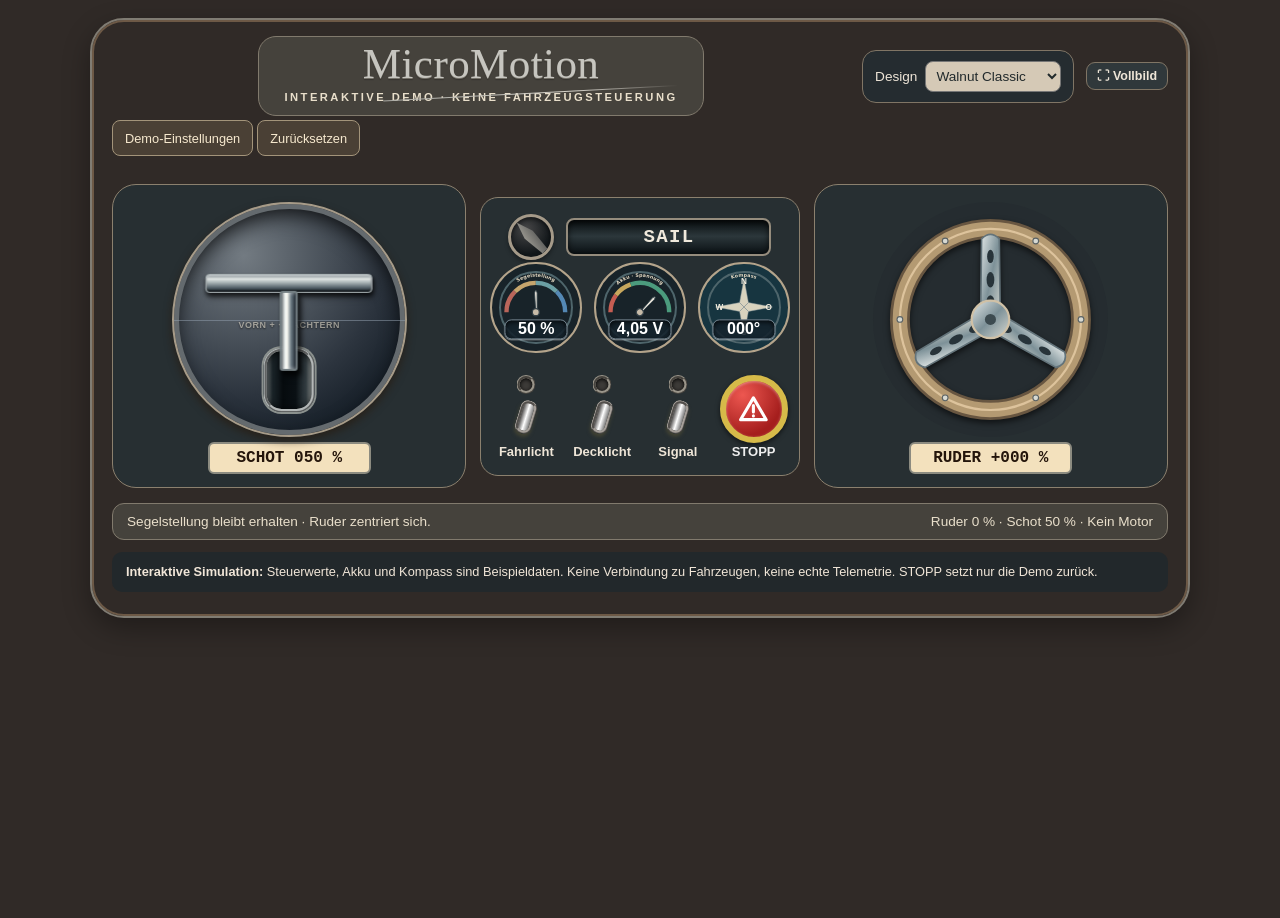
==== commit 39751e46: "preview: refresh MicroMotion simulation, Walnut default and app icons" ====
--- a/index.html
+++ b/index.html
@@ -1,19 +1,15 @@
 <!doctype html>
 <html lang="de">
-<head>
+<head><meta http-equiv="Content-Security-Policy" content="default-src 'self'; connect-src 'none'; img-src 'self' data:; style-src 'self' 'unsafe-inline'; script-src 'self' 'unsafe-inline'; font-src 'self'; object-src 'none'; base-uri 'self'; form-action 'none'">
 <meta charset="utf-8">
 <meta name="viewport" content="width=device-width,initial-scale=1,viewport-fit=cover">
 <meta name="theme-color" content="#392318">
 <meta name="apple-mobile-web-app-capable" content="yes">
 <meta name="apple-mobile-web-app-status-bar-style" content="black-translucent">
-<meta name="apple-mobile-web-app-title" content="MicroMarine">
+<meta name="apple-mobile-web-app-title" content="MicroMotion">
 <meta name="mobile-web-app-capable" content="yes">
-<link rel="manifest" href="./manifest.webmanifest">
-<link rel="icon" type="image/svg+xml" href="./icon.svg">
-
-<title>MicroMarine Web · V0.27</title>
+<title>MicroMotion · interaktive Demo</title>
 <style>
-@import url("https://fonts.googleapis.com/css2?family=Italianno&display=swap");
 *{box-sizing:border-box}html{font-family:system-ui,-apple-system,Segoe UI,sans-serif}body{margin:0;min-height:100vh}button,select{font:inherit;cursor:pointer}button:focus-visible,select:focus-visible,input:focus-visible{outline:3px solid #55c9e9;outline-offset:3px}
 body[data-theme="maritime"]{color:#271c15;background:linear-gradient(#a9c9d5 0,#507d92 22%,#173c55 44%,#082537 100%);background-attachment:fixed}
 .shell{max-width:1100px;margin:18px auto;padding:16px 20px 24px;border:8px ridge #b4a99a;border-radius:34px;box-shadow:0 18px 50px #001e2ba8,inset 0 0 0 3px #68432b;background:repeating-linear-gradient(0deg,transparent 0,transparent 109px,#301708 110px,#b07537 112px,#311c0e 115px,transparent 117px),repeating-linear-gradient(92deg,#7c401d 0,#a3632b 38px,#b97b3e 74px,#86441f 124px,#a9652e 180px)}
@@ -604,18 +600,20 @@
 body[data-theme="walnut"] .brand-standard{display:none}
 body[data-theme="walnut"] .brand-walnut-logo{display:block;position:relative;font-family:"Italianno","Snell Roundhand",cursive;font-style:normal;font-weight:400;font-size:clamp(29px,5.4vh,43px);line-height:.8;letter-spacing:.01em;white-space:nowrap;color:#c6c5bf!important;text-shadow:0 1px 0 #eee9db55,0 2px 1px #17151255;padding:0 7px 6px}
 body[data-theme="walnut"] .brand-walnut-logo::after{content:"";position:absolute;left:25%;right:0;bottom:1px;height:1px;background:linear-gradient(90deg,#a8a8a2,#d4d1c9 65%,transparent);transform:rotate(-3deg);transform-origin:right center}
+
+.deck>.stick-panel #leftValue,.deck>.stick-panel #rightValue{box-sizing:border-box;width:17ch!important;max-width:100%!important;margin:4px auto!important;display:flex;align-items:center;justify-content:center;min-height:32px;color:#24150b;background:#f3e1bd}dialog{max-width:min(92vw,520px);border:2px solid #78604b;border-radius:14px;padding:22px;color:#261a13;background:#f6eddc}dialog::backdrop{background:#0009}dialog label{display:block;margin:16px 0}dialog select,dialog input{font:inherit;max-width:100%}#demoSettings,#demoReset{font:inherit;font-size:.8rem;padding:7px 12px;min-height:36px;border-radius:8px;background:#4a4035;color:#f7e9cf;border:1px solid #a3947a;margin:4px 4px 8px 0}body[data-hand=left] .deck>.stick-panel:first-child{grid-column:3;grid-row:1}body[data-hand=left] .deck>.stick-panel:last-child{grid-column:1;grid-row:1}body[data-hand=left] .deck>.switch-panel{grid-column:2;grid-row:1}@media(max-width:640px){body[data-hand=left] .deck>.stick-panel:first-child{grid-column:2}body[data-hand=left] .deck>.stick-panel:last-child{grid-column:1}body[data-hand=left] .deck>.switch-panel{grid-column:1/-1;grid-row:2}}
 </style>
-</head>
+<link rel="manifest" href="manifest.webmanifest"><link rel="icon" href="favicon-32.png?v=demo1" type="image/png"><link rel="apple-touch-icon" sizes="180x180" href="apple-touch-icon.png?v=demo1"></head>
 <body data-theme="walnut">
 <main class="shell">
 <header class="top">
-<div class="brand"><h1><span class="brand-standard">MicroMarine</span><span class="brand-walnut-logo" aria-label="MicroMarine">MicroMarine</span></h1><small>RC BOAT CONTROL · V0.27</small></div>
+<div class="brand"><h1><span class="brand-standard">MicroMotion</span><span class="brand-walnut-logo" aria-label="MicroMotion">MicroMotion</span></h1><small>INTERAKTIVE DEMO · KEINE FAHRZEUGSTEUERUNG</small></div>
 <div class="theme-box"><label for="theme">Design <select id="theme"><option value="maritime">Maritim · Teak</option><option value="neutral">Neutral · Modern</option><option value="walnut" selected>Walnut Classic</option></select></label></div>
 <button class="fullscreen" id="fullscreen" type="button" title="Vollbild">⛶ Vollbild</button>
 </header><div class="profile-legacy" aria-hidden="true"><button data-profile="sail" class="active" type="button">Segel</button><button data-profile="single" type="button">Motor</button><button data-profile="twin" type="button">Twin</button></div>
 
 
-<section class="deck" aria-label="Steuerung">
+<button id="demoSettings" type="button">Demo-Einstellungen</button><button id="demoReset" type="button">Zurücksetzen</button><section class="deck" aria-label="Steuerung">
 <div class="stick-panel"><h2 id="leftTitle" class="visually-hidden">Segel</h2><div class="pad lever-pad" id="leftPad" aria-label="Vertikaler Gas- oder Segelhebel" role="slider" aria-valuemin="-100" aria-valuemax="100" aria-valuenow="0" tabindex="0"><div class="lever-track"></div><div class="throttle-handle"><span class="throttle-grip"></span><span class="throttle-stem"></span><span class="throttle-base"></span></div></div><div class="value odometer throttle-readout" id="leftValue">Schot: 050 %</div></div>
 <div class="switch-panel"><div class="profile-selector"><button type="button" class="rotary-knob" id="rotaryKnob" aria-label="Nächsten Bootstyp wählen" title="Bootstyp wechseln"><span class="rotary-pointer"></span></button><button type="button" class="profile-window" id="profileWindow" aria-label="Nächsten Bootstyp wählen" title="Bootstyp wechseln"><span id="profileDrum">SAIL</span></button></div><section class="gauges" aria-label="Simulierte Telemetrie">
 <div class="gauge" id="thirdGauge"><svg class="gauge-arc" viewBox="0 0 200 200" aria-hidden="true"><defs><path id="arcPower" d="M 24,105 A 76,76 0 0,1 176,105"/></defs><text><textPath href="#arcPower" startOffset="50%" text-anchor="middle"><tspan id="thirdGaugeTitle">Motorleistung</tspan></textPath></text></svg><span class="sr-only">Motorleistung</span><svg class="dial dial-svg" viewBox="0 0 200 200" aria-hidden="true"><g id="powerScale"><path d="M 33.00 110.00 A 67 67 0 0 1 167.00 110.00" fill="none" stroke="#6d8589" stroke-width="10" stroke-linecap="butt"/></g><g class="needle" id="powerNeedle" style="transform:rotate(-85deg)"><path d="M 100 110 L 97 66 Q 100 55 103 66 L 103 110 Z" fill="#e7e2d8" stroke="#33434a" stroke-width="2"/><circle cx="100" cy="110" r="8" fill="#c7bba8" stroke="#344148" stroke-width="3"/></g></svg><strong id="power">0 %</strong></div>
@@ -629,53 +627,9 @@
 <div class="stick-panel"><h2 id="rightTitle" class="visually-hidden">Ruder</h2><div class="pad wheel-pad" id="rightPad" aria-label="Steuerrad für das Ruder" role="slider" aria-valuemin="-100" aria-valuemax="100" aria-valuenow="0" tabindex="0"><svg class="wheel-assembly helm-svg" viewBox="0 0 200 200" aria-hidden="true"><defs><linearGradient id="helmMetal" x1="0" y1="0" x2="1" y2="1"><stop stop-color="#e3e8e7"/><stop offset=".5" stop-color="#7d9198"/><stop offset="1" stop-color="#d8d9d1"/></linearGradient></defs><circle cx="100" cy="100" r="82" fill="none" stroke="#685641" stroke-width="18"/><circle cx="100" cy="100" r="82" fill="none" stroke="#b49a72" stroke-width="13"/><circle cx="100" cy="100" r="82" fill="none" stroke="#ddc39c" stroke-width="2"/><g transform="rotate(0 100 100)"><path d="M 91 107 L 92 27 Q 100 19 108 27 L 109 107 Z" fill="url(#helmMetal)" stroke="#63737a" stroke-width="1.5"/><ellipse cx="100" cy="43" rx="3" ry="6" fill="#28343a"/><ellipse cx="100" cy="64" rx="3.5" ry="7" fill="#28343a"/><ellipse cx="100" cy="86" rx="4" ry="8" fill="#28343a"/></g><g transform="rotate(120 100 100)"><path d="M 91 107 L 92 27 Q 100 19 108 27 L 109 107 Z" fill="url(#helmMetal)" stroke="#63737a" stroke-width="1.5"/><ellipse cx="100" cy="43" rx="3" ry="6" fill="#28343a"/><ellipse cx="100" cy="64" rx="3.5" ry="7" fill="#28343a"/><ellipse cx="100" cy="86" rx="4" ry="8" fill="#28343a"/></g><g transform="rotate(240 100 100)"><path d="M 91 107 L 92 27 Q 100 19 108 27 L 109 107 Z" fill="url(#helmMetal)" stroke="#63737a" stroke-width="1.5"/><ellipse cx="100" cy="43" rx="3" ry="6" fill="#28343a"/><ellipse cx="100" cy="64" rx="3.5" ry="7" fill="#28343a"/><ellipse cx="100" cy="86" rx="4" ry="8" fill="#28343a"/></g><circle cx="141.00" cy="28.99" r="2.6" fill="#d7d9d2" stroke="#5a6264" stroke-width="1"/><circle cx="182.00" cy="100.00" r="2.6" fill="#d7d9d2" stroke="#5a6264" stroke-width="1"/><circle cx="141.00" cy="171.01" r="2.6" fill="#d7d9d2" stroke="#5a6264" stroke-width="1"/><circle cx="59.00" cy="171.01" r="2.6" fill="#d7d9d2" stroke="#5a6264" stroke-width="1"/><circle cx="18.00" cy="100.00" r="2.6" fill="#d7d9d2" stroke="#5a6264" stroke-width="1"/><circle cx="59.00" cy="28.99" r="2.6" fill="#d7d9d2" stroke="#5a6264" stroke-width="1"/><circle cx="100" cy="100" r="17" fill="url(#helmMetal)" stroke="#d0c1a6" stroke-width="2"/><circle cx="100" cy="100" r="5" fill="#3d4b50"/></svg></div><div class="value odometer" id="rightValue">Ruder: +000 %</div></div>
 </section>
 <section class="info" aria-live="polite"><p id="hint">Segelstellung bleibt erhalten · Ruder zentriert sich.</p><p id="outputs">Ruder 0 % · Motor L – · Motor R –</p></section>
-<footer class="warning"><strong>Experimentelle Demo:</strong> Alle Instrumente zeigen simulierte Werte. Keine Hardwareverbindung, keine echte Telemetrie und kein sicherheitswirksamer Not-Stopp. Für reale Boote ist ein unabhängiger Failsafe erforderlich.</footer>
-</main>
-<script>
-/* Board-neutral hardware transport scaffold. Simulator remains the default.
-   No hardware output until an explicit connection and arm call. */
-(()=>{
-"use strict";
-let socket=null, armed=false, endpoint="", lastSent=0;
-let state={profile:"sail",rudder:0,throttle:0,sheet:50,motorLeft:null,motorRight:null};
-const clamp=(n,a,b)=>Math.max(a,Math.min(b,n));
-const connected=()=>socket!==null&&socket.readyState===WebSocket.OPEN;
-function send(payload){if(connected())socket.send(JSON.stringify(payload));}
-function safeStop(){armed=false;send({type:"stop"});}
-function publish(next){
- state={profile:next.profile,rudder:clamp(next.rudder,-100,100),
- throttle:clamp(next.throttle,-100,100),sheet:clamp(next.sheet,0,100),
- motorLeft:next.motorLeft===null?null:clamp(next.motorLeft,-100,100),
- motorRight:next.motorRight===null?null:clamp(next.motorRight,-100,100)};
-}
-function connect(url){
- if(typeof url!=="string"||!/^wss?:\/\//i.test(url))throw Error("Expected ws:// or wss:// endpoint");
- safeStop();
- if(socket)socket.close();
- endpoint=url;
- socket=new WebSocket(url);
- socket.addEventListener("open",()=>send({type:"hello",protocol:"micromarine-v1"}));
- socket.addEventListener("close",()=>{armed=false;});
- socket.addEventListener("error",()=>{armed=false;});
- return socket;
-}
-function arm(){if(!connected())return false;armed=true;return true;}
-function disconnect(){safeStop();if(socket)socket.close();socket=null;}
-/* Fixed heartbeat: hardware must independently stop on stale messages. */
-setInterval(()=>{
- if(!armed||!connected())return;
- const now=performance.now();if(now-lastSent<45)return;lastSent=now;
- send({type:"control",protocol:"micromarine-v1",...state});
-},50);
-document.addEventListener("visibilitychange",()=>{if(document.hidden)safeStop();});
-window.addEventListener("pagehide",safeStop);
-window.MicroMarineHardware=Object.freeze({
- connect,arm,stop:safeStop,disconnect,publish,
- get status(){return {connected:connected(),armed,endpoint};},
- get state(){return {...state};}
-});
-})();
-</script>
+<footer class="warning"><strong>Interaktive Simulation:</strong> Steuerwerte, Akku und Kompass sind Beispieldaten. Keine Verbindung zu Fahrzeugen, keine echte Telemetrie. STOPP setzt nur die Demo zurück.</footer>
+<dialog id="demoDialog"><h2>Demo-Einstellungen</h2><p>Nur für diese Vorführung. Kein Fahrzeugprofil und keine Hardwarekalibrierung.</p><label>Bedienprofil · Handanordnung <select id="demoHand"><option value="right">Gas links · Steuer rechts</option><option value="left">Steuer links · Gas rechts</option></select></label><label>Antriebslimit · Simulation <input id="demoLimit" type="range" min="20" max="100" value="100"><output id="demoLimitValue">100 %</output></label><p>Design und Fahrzeugtyp kannst du direkt im Cockpit wählen. Mehr Funktionen und Fahrzeugklassen sind Entwicklungsziele, keine Zusage dieser Demo.</p><button id="closeDemo" type="button">Schließen</button></dialog></main>
+
 <script>
 (()=>{
 "use strict";
@@ -688,11 +642,11 @@
 const fs=$("fullscreen");
 const standalone=()=>window.matchMedia("(display-mode: standalone)").matches||navigator.standalone===true;
 function fsLabel(){fs.textContent=standalone()?"✓ App-Modus":document.fullscreenElement?"⤢ Beenden":"⛶ Vollbild"}
-fs.addEventListener("click",async()=>{if(standalone()){alert("MicroMarine läuft bereits im Home-Bildschirm-Modus.");return}if(document.fullscreenElement){try{await document.exitFullscreen()}catch(e){};fsLabel();return}if(document.documentElement.requestFullscreen){try{await document.documentElement.requestFullscreen();fsLabel();return}catch(e){}}alert("Auf dem iPhone: Safari → Teilen → Zum Home-Bildschirm. Danach MicroMarine über das neue Symbol öffnen, um die Safari-Leisten auszublenden.")});
+fs.addEventListener("click",async()=>{if(standalone()){alert("MicroMotion läuft bereits im Home-Bildschirm-Modus.");return}if(document.fullscreenElement){try{await document.exitFullscreen()}catch(e){};fsLabel();return}if(document.documentElement.requestFullscreen){try{await document.documentElement.requestFullscreen();fsLabel();return}catch(e){}}alert("Auf dem iPhone: Safari → Teilen → Zum Home-Bildschirm. Danach MicroMotion über das neue Symbol öffnen, um die Safari-Leisten auszublenden.")});
 document.addEventListener("fullscreenchange",fsLabel);fsLabel();
-try{const saved=localStorage.getItem("micromarine-theme");if(saved==="neutral"||saved==="maritime"||saved==="walnut")theme.value=saved}catch(e){}
+theme.value="walnut"; // Deliberate public demo default; no private profile import.
 document.body.dataset.theme=theme.value;
-theme.addEventListener("change",()=>{document.body.dataset.theme=theme.value;try{localStorage.setItem("micromarine-theme",theme.value)}catch(e){}});
+theme.addEventListener("change",()=>{document.body.dataset.theme=theme.value;try{localStorage.setItem("micromotion-public-demo-theme-v1",theme.value)}catch(e){}});
 function paint(el,v){
 if(el.id==="leftPad"){
 const handle=el.querySelector(".throttle-handle");
@@ -706,11 +660,10 @@
 function scaleSegments(segments){const pt=t=>[100+67*Math.cos(Math.PI*(1-t)),110-67*Math.sin(Math.PI*(1-t))];return segments.map(([a,b,color])=>{const p=pt(a),q=pt(b);return `<path d="M ${p[0].toFixed(2)} ${p[1].toFixed(2)} A 67 67 0 0 1 ${q[0].toFixed(2)} ${q[1].toFixed(2)}" fill="none" stroke="${color}" stroke-width="10"/>`}).join("")}
 function motorTicks(){let lines="";for(let p=-100;p<=100;p+=5){const t=(p+100)/200,theta=Math.PI*(1-t),major=p%50===0,medium=p%25===0;const outer=69,inner=major?54:medium?58:63;const xy=radius=>[100+radius*Math.cos(theta),110-radius*Math.sin(theta)];const a=xy(inner),b=xy(outer);lines+='<line x1="'+a[0].toFixed(2)+'" y1="'+a[1].toFixed(2)+'" x2="'+b[0].toFixed(2)+'" y2="'+b[1].toFixed(2)+'" stroke="#d0c5ac" stroke-width="'+(major?2.6:medium?2:1.1)+'" stroke-linecap="round"/>';}return lines;}
 function update(){
-const throttle=Math.round(-left.y*100),rudder=Math.round(right.x*100);
+const throttle=Math.round(-left.y*100*Number(document.getElementById("demoLimit").value)/100),rudder=Math.round(right.x*1000)/10;
 const sail=Math.round((1+left.y)*50); // top = 0% (hauled in), bottom = 100% (eased out)
 const ml=profile==="twin"?clamp(throttle+rudder,-100,100):profile==="single"?throttle:null;
 const mr=profile==="twin"?clamp(throttle-rudder,-100,100):null;
-window.MicroMarineHardware?.publish({profile,rudder,throttle,sheet:sail,motorLeft:ml,motorRight:mr});
 $("leftValue").textContent=profile==="sail"?"SCHOT "+String(sail).padStart(3,"0")+" %":"GAS "+(throttle<0?"−":"+")+String(Math.abs(throttle)).padStart(3,"0")+" %";
 $("rightValue").textContent=(profile==="twin"?"DIFF ":"RUDER ")+(rudder<0?"−":"+")+String(Math.abs(rudder)).padStart(3,"0")+" %";
 const gaugeValue=profile==="sail"?sail:throttle;
@@ -752,6 +705,8 @@
 }
 el.addEventListener("pointerup",release);
 el.addEventListener("pointercancel",release);
+el.addEventListener("lostpointercapture",release);
+window.addEventListener("pointerup",release);window.addEventListener("pointercancel",release);
 }
 stick("leftPad","left");stick("rightPad","right");
 [["leftPad","left"],["rightPad","right"]].forEach(([id,side])=>{$(id).addEventListener("keydown",e=>{const delta=(e.key==="ArrowUp"||e.key==="ArrowRight")?-.1:(e.key==="ArrowDown"||e.key==="ArrowLeft")?.1:0;if(!delta)return;e.preventDefault();if(side==="left"){left.y=clamp(left.y+delta,-1,1);if(profile!=="sail"&&Math.abs(left.y)<.06){left.y=0;neutralDetent=true}else neutralDetent=false;paint($(id),left)}else{right.x=clamp(right.x-delta,-1,1);paint($(id),right)}update()})});
@@ -772,7 +727,7 @@
 $("rotaryKnob").addEventListener("click",nextBoatProfile);
 $("profileWindow").addEventListener("click",nextBoatProfile);
 $("stop").addEventListener("click",()=>{
-window.MicroMarineHardware?.stop();
+window.MicroMotionHardware?.stop();
 left={x:0,y:0};right={x:0,y:0};
 ["lights","decklight","signal"].forEach(id=>$(id).checked=false);
 paint($("leftPad"),left);paint($("rightPad"),right);update();
@@ -788,4 +743,27 @@
 update();
 })();
 </script>
-</body></html>+<script>/* Secondary touch must not depend on a synthesized primary-pointer click. */
+(()=>{
+'use strict';
+const stop=document.getElementById('stop'),light=document.getElementById('lights');
+if(stop)stop.addEventListener('pointerdown',e=>{
+ if(e.pointerType!=='touch'&&e.pointerType!=='pen')return;
+ e.preventDefault();if(!stop.disabled)stop.click();
+},{passive:false});
+const label=light?.closest('label');
+let touchClickPending=false;
+if(label)label.addEventListener('pointerdown',e=>{
+ touchClickPending=e.pointerType==='touch'||e.pointerType==='pen';
+ if(!touchClickPending)return;
+ e.preventDefault();if(light.disabled)return;
+ light.checked=!light.checked;light.dispatchEvent(new Event('change',{bubbles:true}));
+},{passive:false});
+// iOS may still synthesize a label click after pointerdown was cancelled.
+// Cancel that label activation rather than toggling the checkbox a second time.
+if(label){
+ label.addEventListener('click',e=>{if(!touchClickPending)return;touchClickPending=false;e.preventDefault();e.stopPropagation();},true);
+ label.addEventListener('keydown',()=>{touchClickPending=false;});
+}
+})();
+</script><script>(()=>{const $=id=>document.getElementById(id);$('demoSettings').onclick=()=>{$('stop').click();$('demoDialog').showModal()};$('closeDemo').onclick=()=>$('demoDialog').close();$('demoHand').onchange=()=>{$('stop').click();document.body.dataset.hand=$('demoHand').value};$('demoLimit').oninput=()=>{$('stop').click();$('demoLimitValue').textContent=$('demoLimit').value+' %'};$('demoReset').onclick=()=>{$('stop').click();$('demoLimit').value=100;$('demoLimitValue').textContent='100 %';$('demoHand').value='right';document.body.dataset.hand='right';$('theme').value='walnut';$('theme').dispatchEvent(new Event('change'));document.querySelector('[data-profile="sail"]').click()};document.addEventListener('visibilitychange',()=>{if(document.hidden)$('stop').click()});window.addEventListener('blur',()=>$('stop').click());})();</script></body></html>
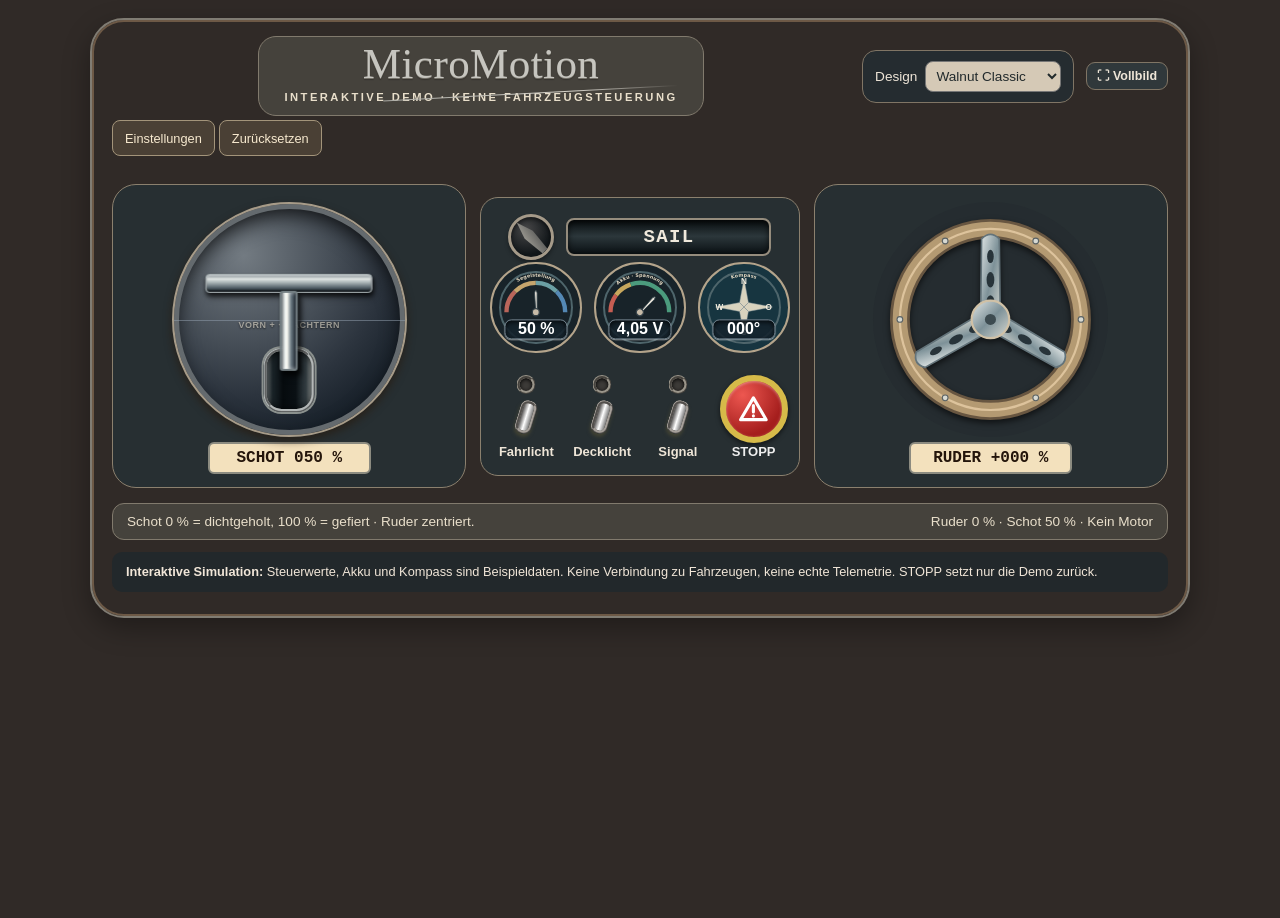
==== commit 7640e3f3: "demo: add dedicated settings view with working simulation preferences" ====
--- a/index.html
+++ b/index.html
@@ -602,7 +602,7 @@
 body[data-theme="walnut"] .brand-walnut-logo::after{content:"";position:absolute;left:25%;right:0;bottom:1px;height:1px;background:linear-gradient(90deg,#a8a8a2,#d4d1c9 65%,transparent);transform:rotate(-3deg);transform-origin:right center}
 
 .deck>.stick-panel #leftValue,.deck>.stick-panel #rightValue{box-sizing:border-box;width:17ch!important;max-width:100%!important;margin:4px auto!important;display:flex;align-items:center;justify-content:center;min-height:32px;color:#24150b;background:#f3e1bd}dialog{max-width:min(92vw,520px);border:2px solid #78604b;border-radius:14px;padding:22px;color:#261a13;background:#f6eddc}dialog::backdrop{background:#0009}dialog label{display:block;margin:16px 0}dialog select,dialog input{font:inherit;max-width:100%}#demoSettings,#demoReset{font:inherit;font-size:.8rem;padding:7px 12px;min-height:36px;border-radius:8px;background:#4a4035;color:#f7e9cf;border:1px solid #a3947a;margin:4px 4px 8px 0}body[data-hand=left] .deck>.stick-panel:first-child{grid-column:3;grid-row:1}body[data-hand=left] .deck>.stick-panel:last-child{grid-column:1;grid-row:1}body[data-hand=left] .deck>.switch-panel{grid-column:2;grid-row:1}@media(max-width:640px){body[data-hand=left] .deck>.stick-panel:first-child{grid-column:2}body[data-hand=left] .deck>.stick-panel:last-child{grid-column:1}body[data-hand=left] .deck>.switch-panel{grid-column:1/-1;grid-row:2}}
-</style>
+body[data-reduced-motion=true] *,body[data-reduced-motion=true] *::before,body[data-reduced-motion=true] *::after{animation:none!important;transition:none!important}body[data-demo-hide-telemetry=true] .gauge:not(#thirdGauge){display:none}</style>
 <link rel="manifest" href="manifest.webmanifest"><link rel="icon" href="favicon-32.png?v=demo1" type="image/png"><link rel="apple-touch-icon" sizes="180x180" href="apple-touch-icon.png?v=demo1"></head>
 <body data-theme="walnut">
 <main class="shell">
@@ -628,15 +628,15 @@
 </section>
 <section class="info" aria-live="polite"><p id="hint">Segelstellung bleibt erhalten · Ruder zentriert sich.</p><p id="outputs">Ruder 0 % · Motor L – · Motor R –</p></section>
 <footer class="warning"><strong>Interaktive Simulation:</strong> Steuerwerte, Akku und Kompass sind Beispieldaten. Keine Verbindung zu Fahrzeugen, keine echte Telemetrie. STOPP setzt nur die Demo zurück.</footer>
-<dialog id="demoDialog"><h2>Demo-Einstellungen</h2><p>Nur für diese Vorführung. Kein Fahrzeugprofil und keine Hardwarekalibrierung.</p><label>Bedienprofil · Handanordnung <select id="demoHand"><option value="right">Gas links · Steuer rechts</option><option value="left">Steuer links · Gas rechts</option></select></label><label>Antriebslimit · Simulation <input id="demoLimit" type="range" min="20" max="100" value="100"><output id="demoLimitValue">100 %</output></label><p>Design und Fahrzeugtyp kannst du direkt im Cockpit wählen. Mehr Funktionen und Fahrzeugklassen sind Entwicklungsziele, keine Zusage dieser Demo.</p><button id="closeDemo" type="button">Schließen</button></dialog></main>
-
-<script>
+</main>
+
+<script src="demo-config.js"></script><script src="demo-runtime.js"></script><script>
 (()=>{
 "use strict";
 const $=id=>document.getElementById(id);
 const clamp=(n,min,max)=>Math.min(max,Math.max(min,n));
 let heading=0,lastTick=performance.now();
-let profile="sail",left={x:0,y:0},right={x:0,y:0};
+let profile=window.MicroMotionDemo.state.activeProfile,left={x:0,y:0},right={x:0,y:0};
 let neutralDetent=true;
 const theme=$("theme");
 const fs=$("fullscreen");
@@ -644,9 +644,9 @@
 function fsLabel(){fs.textContent=standalone()?"✓ App-Modus":document.fullscreenElement?"⤢ Beenden":"⛶ Vollbild"}
 fs.addEventListener("click",async()=>{if(standalone()){alert("MicroMotion läuft bereits im Home-Bildschirm-Modus.");return}if(document.fullscreenElement){try{await document.exitFullscreen()}catch(e){};fsLabel();return}if(document.documentElement.requestFullscreen){try{await document.documentElement.requestFullscreen();fsLabel();return}catch(e){}}alert("Auf dem iPhone: Safari → Teilen → Zum Home-Bildschirm. Danach MicroMotion über das neue Symbol öffnen, um die Safari-Leisten auszublenden.")});
 document.addEventListener("fullscreenchange",fsLabel);fsLabel();
-theme.value="walnut"; // Deliberate public demo default; no private profile import.
+theme.value=window.MicroMotionDemo.model().theme;
 document.body.dataset.theme=theme.value;
-theme.addEventListener("change",()=>{document.body.dataset.theme=theme.value;try{localStorage.setItem("micromotion-public-demo-theme-v1",theme.value)}catch(e){}});
+theme.addEventListener("change",()=>{document.body.dataset.theme=theme.value;window.MicroMotionDemo.theme(theme.value);});
 function paint(el,v){
 if(el.id==="leftPad"){
 const handle=el.querySelector(".throttle-handle");
@@ -660,7 +660,7 @@
 function scaleSegments(segments){const pt=t=>[100+67*Math.cos(Math.PI*(1-t)),110-67*Math.sin(Math.PI*(1-t))];return segments.map(([a,b,color])=>{const p=pt(a),q=pt(b);return `<path d="M ${p[0].toFixed(2)} ${p[1].toFixed(2)} A 67 67 0 0 1 ${q[0].toFixed(2)} ${q[1].toFixed(2)}" fill="none" stroke="${color}" stroke-width="10"/>`}).join("")}
 function motorTicks(){let lines="";for(let p=-100;p<=100;p+=5){const t=(p+100)/200,theta=Math.PI*(1-t),major=p%50===0,medium=p%25===0;const outer=69,inner=major?54:medium?58:63;const xy=radius=>[100+radius*Math.cos(theta),110-radius*Math.sin(theta)];const a=xy(inner),b=xy(outer);lines+='<line x1="'+a[0].toFixed(2)+'" y1="'+a[1].toFixed(2)+'" x2="'+b[0].toFixed(2)+'" y2="'+b[1].toFixed(2)+'" stroke="#d0c5ac" stroke-width="'+(major?2.6:medium?2:1.1)+'" stroke-linecap="round"/>';}return lines;}
 function update(){
-const throttle=Math.round(-left.y*100*Number(document.getElementById("demoLimit").value)/100),rudder=Math.round(right.x*1000)/10;
+const throttle=Math.round(-left.y*100*window.MicroMotionDemo.model().power/100),rudder=Math.round(window.MicroMotionDemo.steer(right.x)*1000)/10;
 const sail=Math.round((1+left.y)*50); // top = 0% (hauled in), bottom = 100% (eased out)
 const ml=profile==="twin"?clamp(throttle+rudder,-100,100):profile==="single"?throttle:null;
 const mr=profile==="twin"?clamp(throttle-rudder,-100,100):null;
@@ -711,11 +711,11 @@
 stick("leftPad","left");stick("rightPad","right");
 [["leftPad","left"],["rightPad","right"]].forEach(([id,side])=>{$(id).addEventListener("keydown",e=>{const delta=(e.key==="ArrowUp"||e.key==="ArrowRight")?-.1:(e.key==="ArrowDown"||e.key==="ArrowLeft")?.1:0;if(!delta)return;e.preventDefault();if(side==="left"){left.y=clamp(left.y+delta,-1,1);if(profile!=="sail"&&Math.abs(left.y)<.06){left.y=0;neutralDetent=true}else neutralDetent=false;paint($(id),left)}else{right.x=clamp(right.x-delta,-1,1);paint($(id),right)}update()})});
 document.querySelectorAll("[data-profile]").forEach(btn=>btn.addEventListener("click",()=>{
-profile=btn.dataset.profile;
+profile=btn.dataset.profile;window.MicroMotionDemo.select(profile);theme.value=window.MicroMotionDemo.model().theme;document.body.dataset.theme=theme.value;
 neutralDetent=Math.abs(left.y)<.055;
 $("rotaryKnob").style.setProperty("--rotary-angle",({sail:-45,single:0,twin:45})[profile]+"deg");
 $("profileDrum").textContent=({sail:"SAIL",single:"CRUISE",twin:"TWIN"})[profile];
-$("profileDrum").animate([{transform:"translateY(-65%)",opacity:.3},{transform:"translateY(0)",opacity:1}],{duration:190,easing:"ease-out"});
+if(!window.MicroMotionDemo.state.person.reducedMotion)$("profileDrum").animate([{transform:"translateY(-65%)",opacity:.3},{transform:"translateY(0)",opacity:1}],{duration:190,easing:"ease-out"});
 document.querySelectorAll("[data-profile]").forEach(b=>b.classList.toggle("active",b===btn));
 $("leftTitle").textContent=profile==="sail"?"Segel":"Gas";
 $("rightTitle").textContent=profile==="twin"?"Differenzial":"Ruder";
@@ -734,7 +734,7 @@
 });
 setInterval(()=>{
 const now=performance.now(),dt=Math.min((now-lastTick)/1000,.25);lastTick=now;
-const rudder=right.x;
+const rudder=window.MicroMotionDemo.steer(right.x);
 const speed=profile==="sail"?.45:Math.max(0,Math.abs(left.y));
 heading+=rudder*42*speed*dt;
 compassUpdate();
@@ -766,4 +766,4 @@
  label.addEventListener('keydown',()=>{touchClickPending=false;});
 }
 })();
-</script><script>(()=>{const $=id=>document.getElementById(id);$('demoSettings').onclick=()=>{$('stop').click();$('demoDialog').showModal()};$('closeDemo').onclick=()=>$('demoDialog').close();$('demoHand').onchange=()=>{$('stop').click();document.body.dataset.hand=$('demoHand').value};$('demoLimit').oninput=()=>{$('stop').click();$('demoLimitValue').textContent=$('demoLimit').value+' %'};$('demoReset').onclick=()=>{$('stop').click();$('demoLimit').value=100;$('demoLimitValue').textContent='100 %';$('demoHand').value='right';document.body.dataset.hand='right';$('theme').value='walnut';$('theme').dispatchEvent(new Event('change'));document.querySelector('[data-profile="sail"]').click()};document.addEventListener('visibilitychange',()=>{if(document.hidden)$('stop').click()});window.addEventListener('blur',()=>$('stop').click());})();</script></body></html>+</script><script src="preview-cockpit.js"></script></body></html>
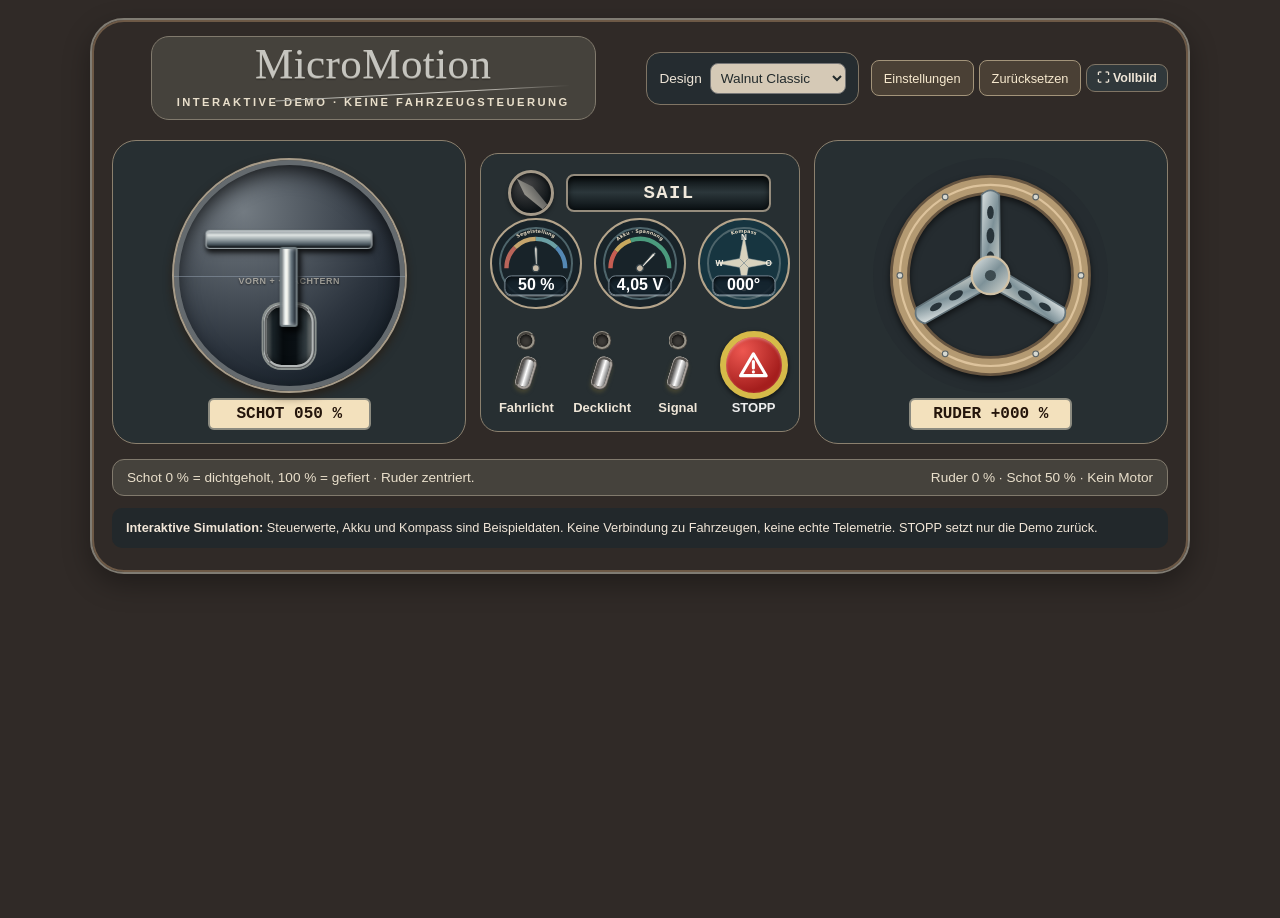
==== commit c8a343b9: "fix: keep demo controls reachable in compact landscape layouts" ====
--- a/index.html
+++ b/index.html
@@ -602,6 +602,24 @@
 body[data-theme="walnut"] .brand-walnut-logo::after{content:"";position:absolute;left:25%;right:0;bottom:1px;height:1px;background:linear-gradient(90deg,#a8a8a2,#d4d1c9 65%,transparent);transform:rotate(-3deg);transform-origin:right center}
 
 .deck>.stick-panel #leftValue,.deck>.stick-panel #rightValue{box-sizing:border-box;width:17ch!important;max-width:100%!important;margin:4px auto!important;display:flex;align-items:center;justify-content:center;min-height:32px;color:#24150b;background:#f3e1bd}dialog{max-width:min(92vw,520px);border:2px solid #78604b;border-radius:14px;padding:22px;color:#261a13;background:#f6eddc}dialog::backdrop{background:#0009}dialog label{display:block;margin:16px 0}dialog select,dialog input{font:inherit;max-width:100%}#demoSettings,#demoReset{font:inherit;font-size:.8rem;padding:7px 12px;min-height:36px;border-radius:8px;background:#4a4035;color:#f7e9cf;border:1px solid #a3947a;margin:4px 4px 8px 0}body[data-hand=left] .deck>.stick-panel:first-child{grid-column:3;grid-row:1}body[data-hand=left] .deck>.stick-panel:last-child{grid-column:1;grid-row:1}body[data-hand=left] .deck>.switch-panel{grid-column:2;grid-row:1}@media(max-width:640px){body[data-hand=left] .deck>.stick-panel:first-child{grid-column:2}body[data-hand=left] .deck>.stick-panel:last-child{grid-column:1}body[data-hand=left] .deck>.switch-panel{grid-column:1/-1;grid-row:2}}
+
+/* Public demo utility controls belong to the header, not to the cockpit grid. */
+.demo-actions{display:flex;flex-wrap:wrap;align-items:center;justify-content:center;gap:5px;min-width:0}
+.demo-actions #demoSettings,.demo-actions #demoReset{margin:0}
+.demo-actions button[hidden]{display:none!important}
+.brand small{display:block;margin-top:8px;line-height:1.25}
+@media(orientation:landscape) and (max-height:540px){
+ .demo-actions{justify-self:end;justify-content:flex-end;gap:4px}
+ .demo-actions #demoSettings,.demo-actions #demoReset,.demo-actions .fullscreen{font-size:.67rem;min-height:28px;padding:4px 6px;margin:0}
+ .brand small{font-size:.43rem;letter-spacing:.04em;margin-top:5px}
+}
+
+@media(orientation:landscape) and (max-height:360px){
+ html,body{height:auto!important;overflow-y:auto!important}
+ .shell,body[data-theme="walnut"] .shell{height:auto!important;max-height:none!important;min-height:100dvh;grid-template-rows:auto minmax(240px,auto) auto!important;overflow:visible!important}
+ .deck{min-height:240px!important}
+ .deck>.stick-panel .pad{height:140px!important;width:140px!important;min-height:100px!important;max-height:none!important;max-width:100%!important}
+}
 body[data-reduced-motion=true] *,body[data-reduced-motion=true] *::before,body[data-reduced-motion=true] *::after{animation:none!important;transition:none!important}body[data-demo-hide-telemetry=true] .gauge:not(#thirdGauge){display:none}</style>
 <link rel="manifest" href="manifest.webmanifest"><link rel="icon" href="favicon-32.png?v=demo1" type="image/png"><link rel="apple-touch-icon" sizes="180x180" href="apple-touch-icon.png?v=demo1"></head>
 <body data-theme="walnut">
@@ -609,11 +627,11 @@
 <header class="top">
 <div class="brand"><h1><span class="brand-standard">MicroMotion</span><span class="brand-walnut-logo" aria-label="MicroMotion">MicroMotion</span></h1><small>INTERAKTIVE DEMO · KEINE FAHRZEUGSTEUERUNG</small></div>
 <div class="theme-box"><label for="theme">Design <select id="theme"><option value="maritime">Maritim · Teak</option><option value="neutral">Neutral · Modern</option><option value="walnut" selected>Walnut Classic</option></select></label></div>
-<button class="fullscreen" id="fullscreen" type="button" title="Vollbild">⛶ Vollbild</button>
+<div class="demo-actions" aria-label="Demo-Aktionen"><button id="demoSettings" type="button">Demo-Einstellungen</button><button id="demoReset" type="button">Zurücksetzen</button><button class="fullscreen" id="fullscreen" type="button" title="Vollbild">⛶ Vollbild</button></div>
 </header><div class="profile-legacy" aria-hidden="true"><button data-profile="sail" class="active" type="button">Segel</button><button data-profile="single" type="button">Motor</button><button data-profile="twin" type="button">Twin</button></div>
 
 
-<button id="demoSettings" type="button">Demo-Einstellungen</button><button id="demoReset" type="button">Zurücksetzen</button><section class="deck" aria-label="Steuerung">
+<section class="deck" aria-label="Steuerung">
 <div class="stick-panel"><h2 id="leftTitle" class="visually-hidden">Segel</h2><div class="pad lever-pad" id="leftPad" aria-label="Vertikaler Gas- oder Segelhebel" role="slider" aria-valuemin="-100" aria-valuemax="100" aria-valuenow="0" tabindex="0"><div class="lever-track"></div><div class="throttle-handle"><span class="throttle-grip"></span><span class="throttle-stem"></span><span class="throttle-base"></span></div></div><div class="value odometer throttle-readout" id="leftValue">Schot: 050 %</div></div>
 <div class="switch-panel"><div class="profile-selector"><button type="button" class="rotary-knob" id="rotaryKnob" aria-label="Nächsten Bootstyp wählen" title="Bootstyp wechseln"><span class="rotary-pointer"></span></button><button type="button" class="profile-window" id="profileWindow" aria-label="Nächsten Bootstyp wählen" title="Bootstyp wechseln"><span id="profileDrum">SAIL</span></button></div><section class="gauges" aria-label="Simulierte Telemetrie">
 <div class="gauge" id="thirdGauge"><svg class="gauge-arc" viewBox="0 0 200 200" aria-hidden="true"><defs><path id="arcPower" d="M 24,105 A 76,76 0 0,1 176,105"/></defs><text><textPath href="#arcPower" startOffset="50%" text-anchor="middle"><tspan id="thirdGaugeTitle">Motorleistung</tspan></textPath></text></svg><span class="sr-only">Motorleistung</span><svg class="dial dial-svg" viewBox="0 0 200 200" aria-hidden="true"><g id="powerScale"><path d="M 33.00 110.00 A 67 67 0 0 1 167.00 110.00" fill="none" stroke="#6d8589" stroke-width="10" stroke-linecap="butt"/></g><g class="needle" id="powerNeedle" style="transform:rotate(-85deg)"><path d="M 100 110 L 97 66 Q 100 55 103 66 L 103 110 Z" fill="#e7e2d8" stroke="#33434a" stroke-width="2"/><circle cx="100" cy="110" r="8" fill="#c7bba8" stroke="#344148" stroke-width="3"/></g></svg><strong id="power">0 %</strong></div>
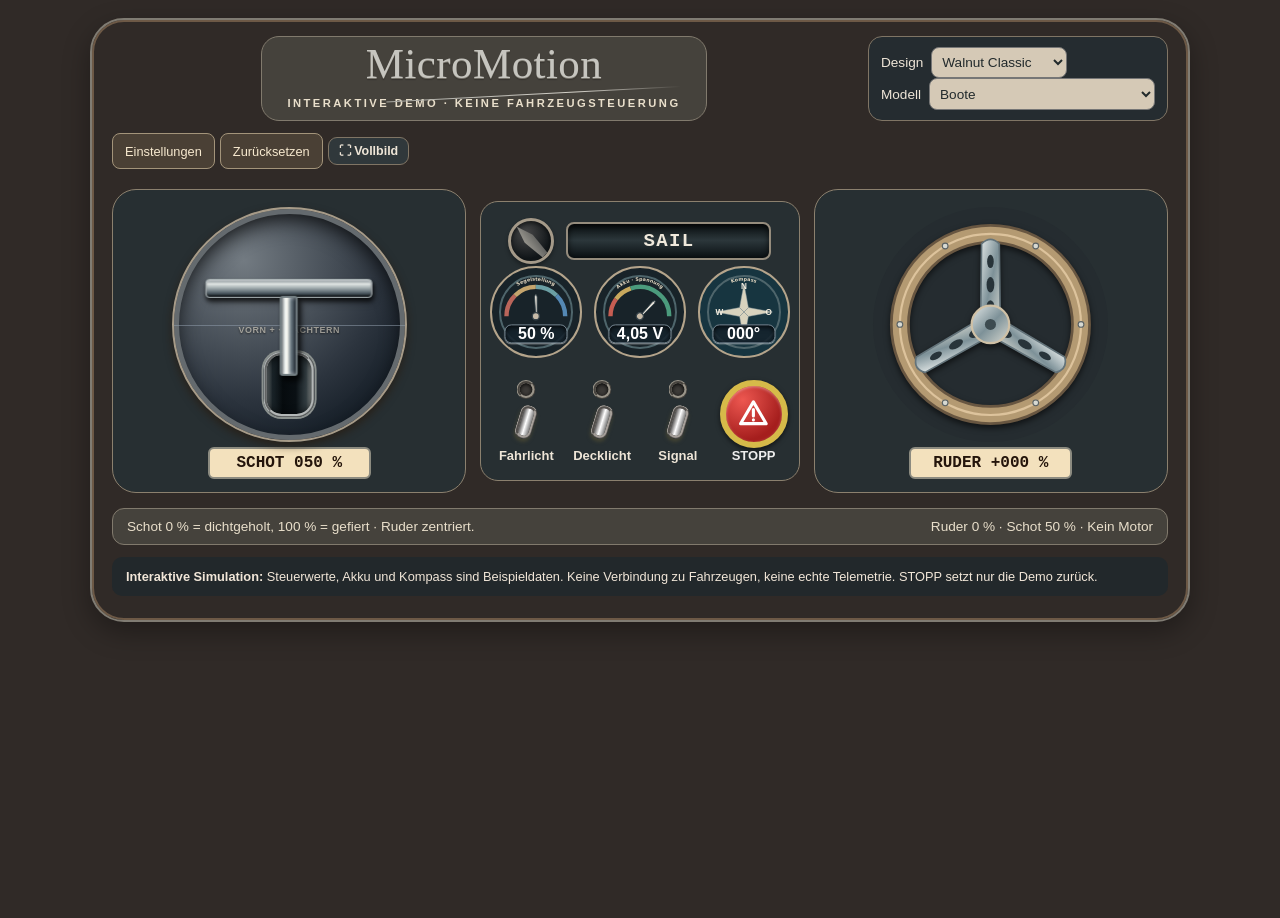
==== commit 91c64509: "demo: consolidate flight layouts, gyro and autopilot simulation with tested build manifest" ====
--- a/index.html
+++ b/index.html
@@ -621,7 +621,7 @@
  .deck>.stick-panel .pad{height:140px!important;width:140px!important;min-height:100px!important;max-height:none!important;max-width:100%!important}
 }
 body[data-reduced-motion=true] *,body[data-reduced-motion=true] *::before,body[data-reduced-motion=true] *::after{animation:none!important;transition:none!important}body[data-demo-hide-telemetry=true] .gauge:not(#thirdGauge){display:none}</style>
-<link rel="manifest" href="manifest.webmanifest"><link rel="icon" href="favicon-32.png?v=demo1" type="image/png"><link rel="apple-touch-icon" sizes="180x180" href="apple-touch-icon.png?v=demo1"></head>
+<meta name="micromotion-build" content="demo-2026.11.25.1"><link rel="stylesheet" href="flight-demo.css"><link rel="manifest" href="manifest.webmanifest"><link rel="icon" href="favicon-32.png?v=demo1" type="image/png"><link rel="apple-touch-icon" sizes="180x180" href="apple-touch-icon.png?v=demo1"></head>
 <body data-theme="walnut">
 <main class="shell">
 <header class="top">
@@ -784,4 +784,4 @@
  label.addEventListener('keydown',()=>{touchClickPending=false;});
 }
 })();
-</script><script src="preview-cockpit.js"></script></body></html>+</script><script src="preview-cockpit.js"></script><script src="flight-demo.js"></script></body></html>
--- a/flight-demo.css
+++ b/flight-demo.css
@@ -0,0 +1,154 @@
+.flight-layout-choice{display:flex;align-items:center;gap:6px;font-size:.8rem}.theme-box{flex-wrap:wrap;gap:6px}.flight-layout-choice select{font:inherit;max-width:100%;min-height:32px}
+#flightDemo[hidden],[data-axis][hidden]{display:none!important}
+body[data-flight=true] .deck,body[data-flight=true] .shell>.info{display:none!important}
+body[data-flight=true] .shell{height:auto!important;max-height:none!important;min-height:100dvh;overflow:visible!important;grid-template-rows:auto 1fr auto!important}
+body[data-flight=true]{height:auto!important;overflow-y:auto!important}
+#flightDemo{display:grid;grid-template-columns:1fr 1.1fr 1fr;gap:18px;align-items:start;padding:20px 6px;min-width:0}
+#flightDemo *{box-sizing:border-box}.flight-stick,.flight-instruments{min-width:0;padding:16px;border:2px solid #9e9681;border-radius:24px;background:#252d30;color:#eee6d3;box-shadow:inset 0 2px 9px #0006}
+.flight-stick h2{font-size:1rem;text-align:center;margin:0 0 14px}.flight-gimbal{position:relative;width:190px;height:190px;max-width:100%;margin:auto;border:8px ridge #b0a58d;border-radius:50%;background:linear-gradient(90deg,transparent 49.5%,#b6ad9855 50%,transparent 50.5%),linear-gradient(transparent 49.5%,#b6ad9855 50%,transparent 50.5%),radial-gradient(#485157,#101719);touch-action:none;user-select:none}
+.flight-gimbal i{position:absolute;top:calc(50% - 17px);left:calc(50% - 17px);width:34px;height:34px;border-radius:50%;border:3px solid #a6aba7;background:radial-gradient(at 30% 20%,#f4f1df,#7e898d 50%,#252c32);box-shadow:2px 5px 8px #0009}
+.flight-axis{display:block;font-size:.83rem;margin-top:16px}.flight-axis output{float:right;font-family:monospace}.flight-axis input{display:block;width:100%;min-height:32px;accent-color:#d1b577}
+.flight-plaque{text-align:center;letter-spacing:.12em;color:#f3ead6}.flight-plaque span{font:bold 1.1rem monospace}.flight-plaque small{display:block;margin:8px 0 16px;font-size:.65rem}.flight-horizon{position:relative;width:155px;height:155px;margin:auto;overflow:hidden;border:7px ridge #a89c80;border-radius:50%;background:#6e9dad}
+#flightSky{position:absolute;inset:-80%;background:linear-gradient(#6298af 0 49.6%,#e5dcc1 49.6% 50.4%,#7b6148 50.4%)}.flight-wings{position:absolute;inset:44% 0 auto;text-align:center;color:#ffe7a2;font-weight:bold;text-shadow:0 1px 3px #000}.flight-attitude{text-align:center;font: .8rem monospace}.flight-note{font-size:.75rem;line-height:1.5;margin-bottom:0}
+#flightStop{display:block;width:100%;min-height:44px;border:3px solid #d5bb60;border-radius:12px;background:#b94438;color:#fff;font-weight:bold}
+@media(max-width:680px){#flightDemo{grid-template-columns:1fr 1fr;gap:8px;padding:12px 0}.flight-stick{padding:12px 7px}.flight-instruments{grid-column:1/-1;grid-row:2}.flight-gimbal{width:155px;height:155px}.flight-layout-choice{font-size:.75rem}.flight-note{text-align:center}}
+@media(orientation:landscape) and (max-height:540px){#flightDemo{gap:10px;padding:8px 0}.flight-gimbal{width:150px;height:150px}.flight-stick,.flight-instruments{padding:10px}.flight-horizon{width:108px;height:108px}.flight-note{font-size:.65rem}.flight-axis{margin-top:7px}.flight-plaque small{margin:4px 0 8px}}
+
+/* Aviation is scoped to the flight layout; boat themes and stored settings stay intact. */
+#flightStyleChoice[hidden]{display:none!important}
+.flight-light-panel{margin:10px 0;text-align:center}.flight-airframe{display:block;width:100%;max-width:210px;height:86px;margin:auto}.flight-lamp{fill:#465158;stroke:#819198;stroke-width:1}
+#flightDemo[data-lights=true] .flight-lamp-red{fill:#ff5853;filter:drop-shadow(0 0 5px #ff453a)}
+#flightDemo[data-lights=true] .flight-lamp-green{fill:#56f0a2;filter:drop-shadow(0 0 5px #40ee86)}
+#flightDemo[data-lights=true] .flight-lamp-white{fill:#fff9db;filter:drop-shadow(0 0 5px #fff)}
+#flightLights{width:100%;min-height:42px;border:1px solid #a99f84;border-radius:7px;padding:8px;background:#354148;color:#f0ead8;font:inherit;font-size:.8rem}
+#flightLights[aria-pressed=true]{border-color:#8be9b2;background:#244d3a;color:#d3ffe4}#flightLightStatus{font:.7rem monospace;margin:7px 0;color:#b7c7ca}
+body[data-flight=true][data-flight-style=aviation]{background:#10191f;color:#e0ebef}
+body[data-flight=true][data-flight-style=aviation] .shell{background:radial-gradient(ellipse at 50% 0,#33444e,#1a252c 65%);border:2px solid #596b75;border-radius:14px;box-shadow:inset 0 0 0 4px #111b21}
+body[data-flight-style=aviation] .brand{background:#172129;border:1px solid #60717b;border-radius:8px;color:#e0ecf1;box-shadow:none}
+body[data-flight-style=aviation] .brand-walnut-logo{display:none!important}body[data-flight-style=aviation] .brand-standard{display:inline!important;font-family:system-ui,sans-serif;font-style:normal;font-weight:650;letter-spacing:.08em}
+body[data-flight-style=aviation] .brand small{color:#89b8c9;letter-spacing:.09em}
+body[data-flight-style=aviation] .theme-box,body[data-flight-style=aviation] .warning{background:#19272f;color:#bed0d8;border:1px solid #536974;border-radius:8px;box-shadow:none}
+body[data-flight-style=aviation] select{background:#263842;color:#e6f5f7;border:1px solid #6a8794;border-radius:5px;padding:5px}
+body[data-flight-style=aviation] .flight-stick,body[data-flight-style=aviation] .flight-instruments{background:radial-gradient(circle at 10px 10px,#8b9ba3 0 2px,transparent 3px),radial-gradient(circle at calc(100% - 10px) 10px,#8b9ba3 0 2px,transparent 3px),linear-gradient(#26343c,#162128);border:2px solid #536771;border-radius:12px;box-shadow:inset 0 0 0 3px #111b21,0 5px 12px #0004}
+body[data-flight-style=aviation] .flight-stick h2{font:600 .85rem system-ui;letter-spacing:.1em;text-transform:uppercase;color:#b9d9e5}
+body[data-flight-style=aviation] .flight-gimbal{border:7px solid #71818a;box-shadow:0 0 0 3px #11191f,inset 0 0 10px #000}
+body[data-flight-style=aviation] .flight-plaque{padding:10px 4px 0;color:#baf2df;text-shadow:0 0 9px #50c49d55}
+body[data-flight-style=aviation] .flight-plaque small{color:#91acb6}
+body[data-flight-style=aviation] .flight-horizon{border:7px solid #141c22;box-shadow:0 0 0 2px #84949b,inset 0 0 5px #000}
+body[data-flight-style=aviation] .flight-axis output{color:#abf0d1;background:#111d22;padding:2px 5px;border-radius:3px}
+body[data-flight-style=aviation] .flight-axis input{accent-color:#87cfbf}
+body[data-flight-style=aviation] .demo-actions button{background:#25363f!important;color:#dcecf1!important;border-color:#708994!important}
+body[data-flight-style=aviation] .flight-note{color:#a7bdc7}
+@media(orientation:landscape) and (max-height:540px){.flight-airframe{height:60px}.flight-light-panel{margin:4px 0}}
+
+body[data-flight=true][data-flight-style=aviation] .shell{background:radial-gradient(ellipse at 50% 0,#33444e,#1a252c 65%)!important}body[data-flight-style=aviation] .brand{background:#172129!important}
+body[data-flight=true] .theme-box>label:first-child{display:none!important}
+
+/* Two metal finishes: purely local CSS, no external texture assets. */
+body[data-flight=true]:is([data-flight-style=riveted],[data-flight-style=brushed]){background:#1b2328;color:#263239}
+body[data-flight=true]:is([data-flight-style=riveted],[data-flight-style=brushed]) .shell{background:linear-gradient(120deg,#b4bcc0,#e0e5e6 30%,#909da4 65%,#c6cfd2)!important;border:3px solid #79878e;box-shadow:inset 0 0 0 2px #e4e8e9;border-radius:14px}
+body:is([data-flight-style=riveted],[data-flight-style=brushed]) .brand{background:#202c33!important;border:2px solid #73858e;border-radius:7px;box-shadow:0 2px 4px #0004;color:#edf1e9}
+body:is([data-flight-style=riveted],[data-flight-style=brushed]) .brand-walnut-logo{display:none!important}
+body:is([data-flight-style=riveted],[data-flight-style=brushed]) .brand-standard{display:inline!important;font:650 1.6rem system-ui;letter-spacing:.08em}
+body:is([data-flight-style=riveted],[data-flight-style=brushed]) .theme-box{background:#233039;border:1px solid #6b7b83;border-radius:8px;color:#e8edef}
+body:is([data-flight-style=riveted],[data-flight-style=brushed]) .warning{background:#26343d;color:#dae4e8;border:1px solid #71828b;border-radius:8px}
+body:is([data-flight-style=riveted],[data-flight-style=brushed]) select{background:#e0e5e5;color:#22323b;border:1px solid #7b8c94;border-radius:5px;padding:5px}
+body:is([data-flight-style=riveted],[data-flight-style=brushed]) .flight-stick,body:is([data-flight-style=riveted],[data-flight-style=brushed]) .flight-instruments{position:relative;border:2px solid #7b8991;border-radius:11px;color:#243640;box-shadow:inset 0 0 0 2px #edf1f1,0 5px 10px #0004}
+body[data-flight-style=riveted] :is(.flight-stick,.flight-instruments){background:radial-gradient(ellipse at 30% 10%,#e2e7e8,#a6b2b9 70%)}
+body[data-flight-style=brushed] :is(.flight-stick,.flight-instruments){background:repeating-linear-gradient(0deg,#ffffff00 0 1px,#62778020 1px 2px,#fff3 2px 3px),linear-gradient(110deg,#afb9bf,#e4e9e9 30%,#a4b1b8 75%,#d2dade)}
+body:is([data-flight-style=riveted],[data-flight-style=brushed]) :is(.flight-stick,.flight-instruments)::before{content:"";position:absolute;inset:8px;pointer-events:none;z-index:1;border-radius:5px;background:radial-gradient(circle at 4px 4px,#e7eced 0 1px,#8b989e 2px,#62737b 3px,transparent 4px) 0 0/22px 8px repeat-x,radial-gradient(circle at 4px 4px,#e7eced 0 1px,#8b989e 2px,#62737b 3px,transparent 4px) 0 100%/22px 8px repeat-x}
+body[data-flight-style=brushed] :is(.flight-stick,.flight-instruments)::before{inset:7px;background:linear-gradient(135deg,transparent 44%,#4d6069 45% 54%,transparent 55%) 0 0/8px 8px no-repeat,linear-gradient(135deg,transparent 44%,#4d6069 45% 54%,transparent 55%) 100% 0/8px 8px no-repeat,linear-gradient(135deg,transparent 44%,#4d6069 45% 54%,transparent 55%) 0 100%/8px 8px no-repeat,linear-gradient(135deg,transparent 44%,#4d6069 45% 54%,transparent 55%) 100% 100%/8px 8px no-repeat}
+body:is([data-flight-style=riveted],[data-flight-style=brushed]) .flight-stick h2{font:700 .85rem system-ui;letter-spacing:.12em;text-transform:uppercase;color:#263a44;margin-top:8px}
+body:is([data-flight-style=riveted],[data-flight-style=brushed]) .flight-plaque{background:#24343d;border:2px solid #788e98;border-radius:5px;color:#dceae9;padding:10px 4px 0;margin:7px 0 16px;box-shadow:0 2px 3px #0004}
+body:is([data-flight-style=riveted],[data-flight-style=brushed]) .flight-gimbal{border:8px ridge #95a3aa;box-shadow:0 0 0 3px #44535c;color:#eef4f3}
+body:is([data-flight-style=riveted],[data-flight-style=brushed]) .flight-horizon{border:7px solid #26353e;box-shadow:0 0 0 2px #e5ebed}
+body:is([data-flight-style=riveted],[data-flight-style=brushed]) .flight-axis{font-weight:600}
+body:is([data-flight-style=riveted],[data-flight-style=brushed]) .flight-axis output{background:#26373f;color:#d4efe7;border-radius:3px;padding:2px 5px}
+body:is([data-flight-style=riveted],[data-flight-style=brushed]) .flight-axis input{accent-color:#354f60}
+body:is([data-flight-style=riveted],[data-flight-style=brushed]) .flight-airframe{background:#263740;border-radius:8px}
+body:is([data-flight-style=riveted],[data-flight-style=brushed]) #flightLightStatus{color:#263b45}
+body:is([data-flight-style=riveted],[data-flight-style=brushed]) .flight-note{color:#2e444f}
+body[data-flight-style=brushed] :is(.flight-stick,.flight-instruments)::after{content:"";position:absolute;inset:5px;pointer-events:none;border-radius:5px;background:radial-gradient(circle at 6px 6px,#e8eded 0 2px,#b9c5ca 3px,#536872 4px,transparent 5px) 0 0/12px 12px no-repeat,radial-gradient(circle at 6px 6px,#e8eded 0 2px,#b9c5ca 3px,#536872 4px,transparent 5px) 100% 0/12px 12px no-repeat,radial-gradient(circle at 6px 6px,#e8eded 0 2px,#b9c5ca 3px,#536872 4px,transparent 5px) 0 100%/12px 12px no-repeat,radial-gradient(circle at 6px 6px,#e8eded 0 2px,#b9c5ca 3px,#536872 4px,transparent 5px) 100% 100%/12px 12px no-repeat}
+body:is([data-flight-style=riveted],[data-flight-style=brushed]) .demo-actions button{background:#263740!important;color:#e6edef!important;border-color:#70848e!important}
+
+/* Same personal hand preference as the boat cockpit: swap complete stick modules. */
+body[data-hand=left] #flightPowerPanel{grid-column:3;grid-row:1}
+body[data-hand=left] #flightControlPanel{grid-column:1;grid-row:1}
+body[data-hand=left] #flightDemo>.flight-instruments{grid-column:2;grid-row:1}
+@media(max-width:680px){
+ body[data-hand=left] #flightPowerPanel{grid-column:2;grid-row:1}
+ body[data-hand=left] #flightControlPanel{grid-column:1;grid-row:1}
+ body[data-hand=left] #flightDemo>.flight-instruments{grid-column:1/-1;grid-row:2}
+}
+
+.flight-autopilot{margin:14px 0;padding:12px 8px;border:1px solid #73838a;border-radius:9px;background:#17262e;color:#d6e9eb;text-align:center}
+#flightAP,#flightGust{display:block;width:100%;min-height:42px;border:1px solid #8b9ca2;border-radius:6px;background:#263d46;color:#e9f4ed;font:600 .8rem system-ui;padding:7px}
+#flightAP[aria-pressed=true]{border-color:#efc45d;color:#ffe4a5;background:#463c21}
+.flight-ap-lamp{display:inline-block;width:10px;height:10px;border:1px solid #8e9b9f;border-radius:50%;background:#47565d;margin-right:5px}
+#flightDemo[data-autopilot=true] .flight-ap-lamp{background:#ffd166;border-color:#fff0bd;box-shadow:0 0 8px #ffc84d}
+#flightAPStatus{font:600 .69rem monospace;line-height:1.5;margin:8px 0;color:#f3cf82}
+.flight-ap-readouts{display:flex;justify-content:space-around;gap:8px;font-size:.65rem}.flight-ap-readouts output{display:block;font:1.1rem monospace;color:#b4f1d3;margin:5px 0}
+#flightAPTarget{font-size:.6rem;color:#b5c7ce}#flightCorrection{font:.62rem monospace;line-height:1.5}#flightGust{font-size:.7rem;min-height:34px;background:#324750}
+#flightSky{transition:transform .25s linear}
+
+/* Root scrolling is essential: iOS landscape previously clipped the long panel. */
+html[data-flight=true]{height:auto!important;min-height:100%;overflow-x:hidden!important;overflow-y:auto!important}
+html[data-flight=true] body{height:auto!important;max-height:none!important;min-height:100dvh;overflow:visible!important;touch-action:pan-y}
+html[data-flight=true] .shell{height:auto!important;max-height:none!important;overflow:visible!important;padding-bottom:calc(22px + env(safe-area-inset-bottom))!important}
+.flight-gyro{margin:12px 0;padding:8px;border:1px solid #74878c;border-radius:8px;background:#20313a;color:#e3f0f1}
+#flightGyro,#flightGyroCenter{display:block;width:100%;min-height:40px;padding:7px;border:1px solid #8ba7af;border-radius:5px;background:#2b4551;color:#eef5ed;font:600 .75rem system-ui;margin:4px 0}
+#flightGyro[aria-pressed=true]{background:#245b4b;border-color:#91dfbe}#flightGyroCenter:disabled{opacity:.5}
+#flightGyroStatus{font-size:.67rem;line-height:1.4;margin:7px 0}
+@media(orientation:landscape) and (max-height:540px){
+ #flightDemo{grid-template-columns:minmax(0,1fr) minmax(260px,1.2fr) minmax(0,1fr);align-items:start}
+ .flight-stick h2{margin-bottom:7px}.flight-gimbal{width:125px;height:125px}
+ .flight-instruments{display:grid;grid-template-columns:1fr 1fr;gap:8px;align-items:start}
+ .flight-plaque{grid-column:1/-1;margin:0!important;padding:5px!important}.flight-plaque small{margin:3px 0!important}
+ .flight-horizon{width:95px;height:95px}.flight-light-panel{margin:0}.flight-airframe{height:45px}
+ .flight-gyro,.flight-autopilot,.flight-note,.flight-attitude{grid-column:1/-1;margin:0}
+ .flight-ap-readouts{font-size:.6rem}#flightAPStatus{margin:4px 0}#flightCorrection{margin:5px 0}
+ #flightStop{position:fixed;right:calc(12px + env(safe-area-inset-right));bottom:calc(8px + env(safe-area-inset-bottom));width:auto;min-height:40px;padding:7px 14px;z-index:20;box-shadow:0 2px 12px #0008}
+ html[data-flight=true] .shell{padding-bottom:calc(64px + env(safe-area-inset-bottom))!important}
+}
+
+/* One compact observation/control unit: gust and horizon never scroll apart. */
+.flight-monitor{display:grid;grid-template-columns:95px minmax(0,1fr);gap:7px;align-items:center;margin:12px 0;padding:10px 8px;background:#17262e;color:#d6e9eb;border:1px solid #7c929a;border-radius:9px;box-shadow:0 3px 8px #0004}
+.flight-monitor .flight-autopilot{display:contents}
+.flight-monitor .flight-horizon{grid-column:1;grid-row:1/4;width:90px;height:90px;margin:auto}
+.flight-monitor #flightAP{grid-column:2;grid-row:1;min-height:38px;font-size:.7rem;padding:6px 3px}
+.flight-monitor #flightAPStatus{grid-column:2;grid-row:2;margin:0;font-size:.6rem;line-height:1.3}
+.flight-monitor #flightGust{grid-column:2;grid-row:3;min-height:36px;font-size:.68rem}
+.flight-monitor .flight-ap-readouts{grid-column:1/-1;grid-row:4;font-size:.6rem}
+.flight-monitor .flight-ap-readouts span{display:flex;align-items:center;gap:8px}.flight-monitor .flight-ap-readouts output{font-size:.95rem;margin:0}
+.flight-monitor #flightAPTarget{grid-column:1/-1;grid-row:5;font-size:.57rem;line-height:1.3;text-align:center}
+.flight-monitor #flightCorrection{grid-column:1/-1;grid-row:6;font-size:.6rem;margin:0;text-align:center}
+body[data-flight=true] .flight-instruments{display:block!important}
+body[data-flight=true] .flight-monitor{position:sticky;top:6px;z-index:4}
+body[data-flight=false] #flightStop{display:none!important}
+body[data-flight=true] .demo-actions #flightStop{display:block;position:static!important;width:auto!important;min-height:36px;padding:5px 10px;margin:0;background:#af4035!important;color:#fff!important;border:2px solid #e4c467!important;border-radius:8px;box-shadow:none;z-index:auto}
+@media(orientation:landscape) and (max-height:540px){
+ .flight-monitor{margin:8px 0;padding:7px;gap:5px}
+ body[data-flight=true] .demo-actions #flightStop{min-height:30px;font-size:.68rem}
+ html[data-flight=true] .shell{padding-bottom:calc(14px + env(safe-area-inset-bottom))!important}
+}
+/* Guarded red toggle and a dedicated STOPP slot, entirely within its own module. */
+.flight-light-panel{display:grid;grid-template-columns:minmax(0,1fr) 92px;gap:8px;align-items:start;margin:12px 0}
+.flight-light-face{min-width:0;text-align:left;padding:8px;background:#24353e;border:1px solid #73838a;border-radius:8px;color:#dce9eb}
+.flight-light-face .flight-airframe{width:100%;height:65px;margin:0;background:transparent!important}
+.flight-light-face #flightLightStatus{color:#dce9eb!important;text-align:left;font-size:.65rem;margin:5px 0 0;line-height:1.4}
+.flight-switch-stack{display:flex;flex-direction:column;align-items:stretch;gap:7px}
+#flightLights{position:relative;width:92px;height:82px;min-height:82px;padding:0;background:linear-gradient(120deg,#aab5ba,#edf0ec 45%,#87969d);border:2px solid #536972;border-radius:9px;box-shadow:inset 0 0 0 2px #d8dfe1;isolation:isolate;touch-action:manipulation}
+#flightLights[aria-pressed=true]{background:linear-gradient(120deg,#aab5ba,#edf0ec 45%,#87969d);border-color:#536972}
+.toggle-base{position:absolute;left:31px;bottom:13px;width:26px;height:23px;border-radius:50%;border:4px ridge #e1e6e6;background:radial-gradient(#26323b,#86939b);box-shadow:0 2px 3px #0007}
+.toggle-arm{position:absolute;left:37px;bottom:24px;width:14px;height:41px;border-radius:9px 9px 4px 4px;background:linear-gradient(90deg,#8f201c,#ec6a59 35%,#c33b30 65%,#7e211e);border:1px solid #8e3029;box-shadow:2px 3px 4px #0006;transform-origin:50% 100%;transform:rotateX(35deg) rotate(-12deg);transition:transform .15s}
+.toggle-arm::after{content:"";position:absolute;left:4px;bottom:-10px;width:5px;height:11px;background:linear-gradient(90deg,#64727a,#e5e9e8,#75858d)}
+#flightLights[aria-pressed=true] .toggle-arm{transform:rotateX(-15deg) rotate(12deg)}
+.toggle-guard{position:absolute;top:9px;bottom:9px;width:9px;border:3px solid #bac7cc;border-radius:9px;box-shadow:inset 1px 0 1px #fff,2px 2px 3px #0006;z-index:2;pointer-events:none}
+.guard-left{left:13px}.guard-right{right:13px}
+body[data-flight=true] #flightStopSlot #flightStop{display:block;position:static!important;width:100%!important;min-height:42px;margin:0;padding:5px 3px;font:bold .65rem system-ui;border:2px solid #e4c467;border-radius:7px;background:#af4035;color:#fff;box-shadow:none}
+.flight-trim{margin:12px 0;padding:9px;background:#243740;color:#e4eeef;border:1px solid #77909a;border-radius:8px;text-align:left;font-size:.75rem}
+.flight-trim summary{cursor:pointer;min-height:30px;padding:5px;font-weight:bold}.flight-trim p{font-size:.65rem;line-height:1.4}
+.flight-trim label{display:block;margin:8px 0}.flight-trim output{float:right;font-family:monospace}.flight-trim input{width:100%;min-height:28px;accent-color:#acd3c2}.flight-trim button{min-height:36px;width:100%;background:#405b67;color:white;border:1px solid #829ca7;border-radius:5px}
+[data-trim-axis][hidden]{display:none!important}
+
+.flight-monitor #flightGust:disabled{opacity:.45;cursor:not-allowed}
